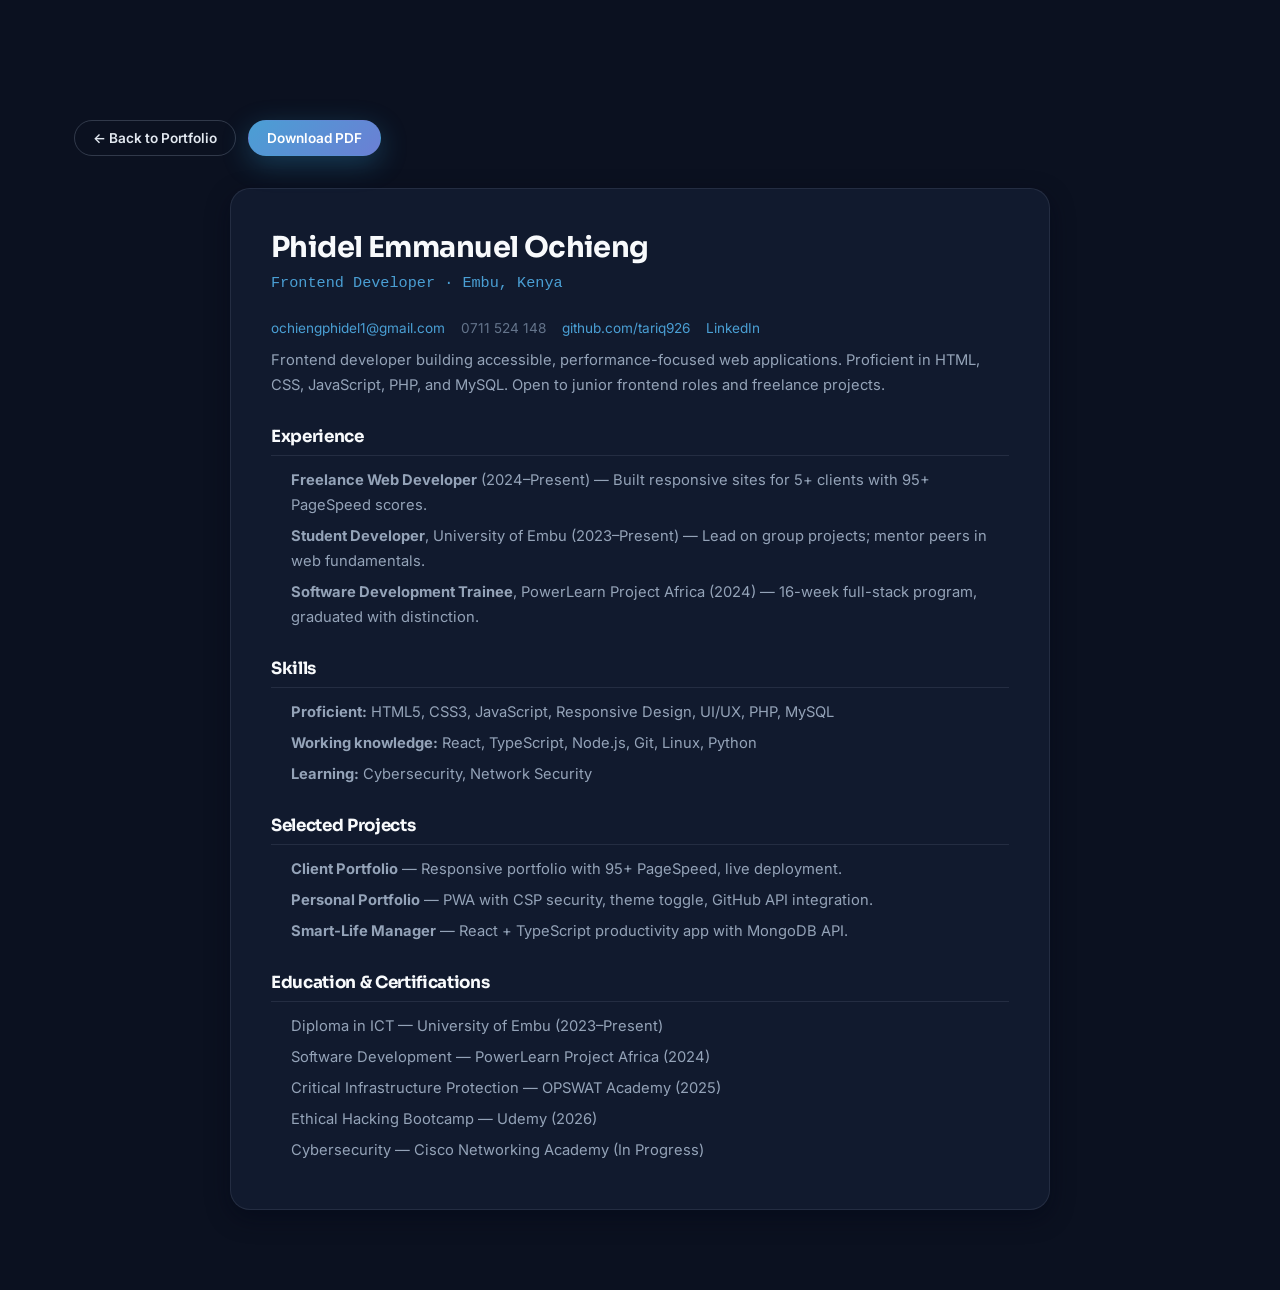
==== resume.html @ fa404f24 "Professional portfolio upgrade: recruiter-first IA and polish - Restructure page: Work → About → Exp" ====
<!DOCTYPE html>
<html lang="en">
<head>
    <meta charset="UTF-8">
    <meta name="viewport" content="width=device-width, initial-scale=1.0">
    <meta name="description" content="Resume — Phidel Emmanuel Ochieng, Frontend Developer">
    <meta name="robots" content="index, follow">
    <link rel="canonical" href="https://tariq926.github.io/my-portfolio/resume.html">
    <title>Resume — Phidel Emmanuel Ochieng</title>
    <link rel="icon" href="favicon-32.png" type="image/png" sizes="32x32">
    <link rel="preconnect" href="https://fonts.googleapis.com">
    <link rel="preconnect" href="https://fonts.gstatic.com" crossorigin>
    <link href="https://fonts.googleapis.com/css2?family=Inter:wght@400;500;600;700&family=Sora:wght@600;700&display=swap" rel="stylesheet">
    <link rel="stylesheet" href="styles.css">
    <style>
        .resume-page { padding: calc(var(--header-height) + 48px) 0 80px; }
        .resume-actions { display: flex; flex-wrap: wrap; gap: 12px; margin-bottom: 32px; }
        .resume-card { background: var(--surface); border: 1px solid var(--border); border-radius: var(--radius-lg); padding: 40px; max-width: 820px; margin: 0 auto; box-shadow: var(--shadow-md); }
        .resume-card h1 { font-size: 1.8rem; margin-bottom: 6px; }
        .resume-card .resume-title { color: var(--accent); font-family: var(--font-mono); font-size: 0.95rem; margin-bottom: 20px; }
        .resume-card h2 { font-size: 1.05rem; margin: 28px 0 12px; padding-bottom: 8px; border-bottom: 1px solid var(--border); }
        .resume-card p, .resume-card li { color: var(--text-muted); font-size: 0.92rem; }
        .resume-card ul { padding-left: 20px; }
        .resume-card li { margin-bottom: 6px; }
        .resume-contact { display: flex; flex-wrap: wrap; gap: 16px; font-size: 0.85rem; color: var(--text-faint); margin-bottom: 8px; }
        .resume-contact a { color: var(--accent); }
    </style>
</head>
<body>
    <main class="resume-page">
        <div class="container">
            <div class="resume-actions">
                <a href="index.html" class="btn btn-outline btn-sm">&larr; Back to Portfolio</a>
                <a href="phidel-cv.pdf" download class="btn btn-primary btn-sm">Download PDF</a>
            </div>
            <article class="resume-card">
                <h1>Phidel Emmanuel Ochieng</h1>
                <p class="resume-title">Frontend Developer · Embu, Kenya</p>
                <div class="resume-contact">
                    <a href="mailto:ochiengphidel1@gmail.com">ochiengphidel1@gmail.com</a>
                    <span>0711 524 148</span>
                    <a href="https://github.com/tariq926" target="_blank" rel="noopener noreferrer">github.com/tariq926</a>
                    <a href="https://www.linkedin.com/in/phidel-ochieng-832593393" target="_blank" rel="noopener noreferrer">LinkedIn</a>
                </div>
                <p>Frontend developer building accessible, performance-focused web applications. Proficient in HTML, CSS, JavaScript, PHP, and MySQL. Open to junior frontend roles and freelance projects.</p>

                <h2>Experience</h2>
                <ul>
                    <li><strong>Freelance Web Developer</strong> (2024–Present) — Built responsive sites for 5+ clients with 95+ PageSpeed scores.</li>
                    <li><strong>Student Developer</strong>, University of Embu (2023–Present) — Lead on group projects; mentor peers in web fundamentals.</li>
                    <li><strong>Software Development Trainee</strong>, PowerLearn Project Africa (2024) — 16-week full-stack program, graduated with distinction.</li>
                </ul>

                <h2>Skills</h2>
                <ul>
                    <li><strong>Proficient:</strong> HTML5, CSS3, JavaScript, Responsive Design, UI/UX, PHP, MySQL</li>
                    <li><strong>Working knowledge:</strong> React, TypeScript, Node.js, Git, Linux, Python</li>
                    <li><strong>Learning:</strong> Cybersecurity, Network Security</li>
                </ul>

                <h2>Selected Projects</h2>
                <ul>
                    <li><strong>Client Portfolio</strong> — Responsive portfolio with 95+ PageSpeed, live deployment.</li>
                    <li><strong>Personal Portfolio</strong> — PWA with CSP security, theme toggle, GitHub API integration.</li>
                    <li><strong>Smart-Life Manager</strong> — React + TypeScript productivity app with MongoDB API.</li>
                </ul>

                <h2>Education &amp; Certifications</h2>
                <ul>
                    <li>Diploma in ICT — University of Embu (2023–Present)</li>
                    <li>Software Development — PowerLearn Project Africa (2024)</li>
                    <li>Critical Infrastructure Protection — OPSWAT Academy (2025)</li>
                    <li>Ethical Hacking Bootcamp — Udemy (2026)</li>
                    <li>Cybersecurity — Cisco Networking Academy (In Progress)</li>
                </ul>
            </article>
        </div>
    </main>
</body>
</html>
---- styles.css ----
/* ==========================================================================
   PHIDEL OCHIENG — PORTFOLIO
   Modern, professional redesign
   Fonts: Sora (headings) · Inter (body) · JetBrains Mono (code/accents)
   ========================================================================== */

/* --------------------------------------------------------------------------
   Design tokens
   -------------------------------------------------------------------------- */
:root {
    /* Dark theme (default) */
    --bg: #0b1120;
    --bg-alt: #0e1628;
    --surface: #111a2e;
    --surface-2: #16213a;
    --border: rgba(148, 163, 184, 0.14);
    --border-strong: rgba(148, 163, 184, 0.28);

    --text: #e2e8f0;
    --text-muted: #94a3b8;
    --text-faint: #64748b;
    --heading: #f8fafc;

    --accent: #4a9fd4;
    --accent-2: #6b7fd4;
    --accent-strong: #3d8bc4;
    --accent-contrast: #06121f;
    --gradient: linear-gradient(135deg, #4a9fd4 0%, #6b7fd4 100%);
    --gradient-soft: linear-gradient(135deg, rgba(74, 159, 212, 0.1) 0%, rgba(107, 127, 212, 0.1) 100%);

    --success: #34d399;
    --warning: #fbbf24;

    --shadow-sm: 0 1px 2px rgba(2, 6, 23, 0.4);
    --shadow-md: 0 8px 24px rgba(2, 6, 23, 0.45);
    --shadow-lg: 0 20px 50px rgba(2, 6, 23, 0.55);
    --shadow-accent: 0 8px 28px rgba(56, 189, 248, 0.25);

    --radius-sm: 8px;
    --radius-md: 14px;
    --radius-lg: 20px;
    --radius-pill: 999px;

    --font-body: 'Inter', system-ui, -apple-system, 'Segoe UI', sans-serif;
    --font-heading: 'Sora', 'Inter', system-ui, sans-serif;
    --font-mono: 'JetBrains Mono', 'SFMono-Regular', Consolas, monospace;

    --container: 1180px;
    --header-height: 72px;
    --transition: 0.25s cubic-bezier(0.4, 0, 0.2, 1);
    --ease-out-soft: cubic-bezier(0.22, 1, 0.36, 1);
    --ease-spring: cubic-bezier(0.34, 1.4, 0.64, 1);
    --spotlight: rgba(56, 189, 248, 0.1);
}

body.theme-light {
    --bg: #f8fafc;
    --bg-alt: #f1f5f9;
    --surface: #ffffff;
    --surface-2: #f8fafc;
    --border: rgba(15, 23, 42, 0.08);
    --border-strong: rgba(15, 23, 42, 0.16);

    --text: #1e293b;
    --text-muted: #475569;
    --text-faint: #64748b;
    --heading: #0f172a;

    --accent: #2563eb;
    --accent-2: #4f46e5;
    --accent-strong: #1d4ed8;
    --accent-contrast: #ffffff;
    --gradient: linear-gradient(135deg, #0ea5e9 0%, #6366f1 100%);
    --gradient-soft: linear-gradient(135deg, rgba(14, 165, 233, 0.08) 0%, rgba(99, 102, 241, 0.08) 100%);

    --shadow-sm: 0 1px 2px rgba(15, 23, 42, 0.06);
    --shadow-md: 0 8px 24px rgba(15, 23, 42, 0.08);
    --shadow-lg: 0 20px 50px rgba(15, 23, 42, 0.12);
    --shadow-accent: 0 8px 28px rgba(2, 132, 199, 0.18);
    --spotlight: rgba(2, 132, 199, 0.07);
}

/* --------------------------------------------------------------------------
   Base
   -------------------------------------------------------------------------- */
*,
*::before,
*::after {
    margin: 0;
    padding: 0;
    box-sizing: border-box;
}

html {
    scroll-behavior: smooth;
    scroll-padding-top: calc(var(--header-height) + 16px);
}

/* JavaScript takes over anchor scrolling with its own easing curve */
html.js-smooth {
    scroll-behavior: auto;
}

body {
    font-family: var(--font-body);
    font-size: 16px;
    line-height: 1.7;
    color: var(--text);
    background-color: var(--bg);
    -webkit-font-smoothing: antialiased;
    text-rendering: optimizeLegibility;
    transition: background-color var(--transition), color var(--transition);
}

img {
    max-width: 100%;
    display: block;
}

a {
    color: var(--accent);
    text-decoration: none;
}

h1, h2, h3, h4 {
    font-family: var(--font-heading);
    color: var(--heading);
    line-height: 1.25;
    letter-spacing: -0.02em;
}

ul {
    list-style: none;
}

.container {
    width: 100%;
    max-width: var(--container);
    margin: 0 auto;
    padding: 0 24px;
}

::selection {
    background: var(--accent);
    color: var(--accent-contrast);
}

/* Accessibility helpers */
.skip-link {
    position: absolute;
    top: -48px;
    left: 16px;
    z-index: 2000;
    padding: 10px 18px;
    background: var(--accent);
    color: var(--accent-contrast);
    border-radius: 0 0 var(--radius-sm) var(--radius-sm);
    font-weight: 600;
    transition: top var(--transition);
}

.skip-link:focus {
    top: 0;
}

:focus-visible {
    outline: 2px solid var(--accent);
    outline-offset: 3px;
    border-radius: 4px;
}

@media (prefers-reduced-motion: reduce) {
    *,
    *::before,
    *::after {
        animation-duration: 0.01ms !important;
        animation-iteration-count: 1 !important;
        transition-duration: 0.01ms !important;
        scroll-behavior: auto !important;
    }
}

/* --------------------------------------------------------------------------
   Buttons
   -------------------------------------------------------------------------- */
.btn {
    position: relative;
    overflow: hidden;
    display: inline-flex;
    align-items: center;
    justify-content: center;
    gap: 10px;
    padding: 13px 26px;
    border-radius: var(--radius-pill);
    border: 1px solid transparent;
    font-family: var(--font-body);
    font-size: 0.95rem;
    font-weight: 600;
    line-height: 1.2;
    cursor: pointer;
    white-space: nowrap;
    transition: transform 0.35s var(--ease-spring), box-shadow 0.35s var(--ease-out-soft),
                background var(--transition), color var(--transition),
                border-color var(--transition);
}

/* Light sheen sweeping across on hover */
.btn::after {
    content: '';
    position: absolute;
    top: 0;
    left: -120%;
    width: 55%;
    height: 100%;
    transform: skewX(-22deg);
    background: linear-gradient(90deg, transparent, rgba(255, 255, 255, 0.28), transparent);
    transition: left 0.65s var(--ease-out-soft);
}

.btn:hover::after {
    left: 130%;
}

.btn > * {
    position: relative;
    z-index: 1;
}

.btn:hover {
    transform: translateY(-3px);
}

.btn:active {
    transform: translateY(-1px) scale(0.985);
}

.btn-primary {
    background: var(--gradient);
    color: #ffffff;
    box-shadow: var(--shadow-accent);
}

.btn-primary:hover {
    box-shadow: 0 12px 34px rgba(56, 189, 248, 0.4);
}

.btn-outline {
    background: transparent;
    color: var(--text);
    border-color: var(--border-strong);
}

.btn-outline:hover {
    border-color: var(--accent);
    color: var(--accent);
    background: var(--gradient-soft);
}

.btn-ghost {
    background: transparent;
    color: var(--text-muted);
}

.btn-ghost:hover {
    color: var(--accent);
    background: var(--gradient-soft);
}

.btn-light {
    background: #ffffff;
    color: #0f172a;
}

.btn-ghost-light {
    background: rgba(255, 255, 255, 0.12);
    color: #ffffff;
    border-color: rgba(255, 255, 255, 0.28);
}

.btn-ghost-light:hover {
    background: rgba(255, 255, 255, 0.2);
}

.btn-sm {
    padding: 9px 18px;
    font-size: 0.85rem;
}

.btn-lg {
    padding: 16px 34px;
    font-size: 1.02rem;
}

.btn-block {
    width: 100%;
}

.text-link {
    display: inline-flex;
    align-items: center;
    gap: 8px;
    font-weight: 600;
    font-size: 0.92rem;
    color: var(--accent);
    transition: gap var(--transition), color var(--transition);
}

.text-link:hover {
    gap: 12px;
    color: var(--accent-2);
}

.icon-btn {
    display: inline-flex;
    align-items: center;
    justify-content: center;
    width: 42px;
    height: 42px;
    border-radius: var(--radius-sm);
    border: 1px solid var(--border);
    background: var(--surface);
    color: var(--text-muted);
    font-size: 1rem;
    cursor: pointer;
    transition: all var(--transition);
}

.icon-btn:hover {
    color: var(--accent);
    border-color: var(--accent);
}

/* --------------------------------------------------------------------------
   Header / Navigation
   -------------------------------------------------------------------------- */
.site-header {
    position: fixed;
    top: 0;
    left: 0;
    right: 0;
    z-index: 1000;
    height: var(--header-height);
    background: color-mix(in srgb, var(--bg) 78%, transparent);
    backdrop-filter: blur(14px);
    -webkit-backdrop-filter: blur(14px);
    border-bottom: 1px solid transparent;
    transition: border-color var(--transition), background var(--transition);
}

.site-header.scrolled {
    border-bottom-color: var(--border);
    box-shadow: var(--shadow-sm);
}

.nav-container {
    display: flex;
    align-items: center;
    justify-content: space-between;
    gap: 24px;
    height: 100%;
    overflow: visible;
}

.brand {
    display: inline-flex;
    align-items: center;
    gap: 12px;
    font-family: var(--font-heading);
    font-weight: 700;
    font-size: 1.05rem;
    color: var(--heading);
}

.brand-mark {
    display: inline-flex;
    align-items: center;
    justify-content: center;
    width: 40px;
    height: 40px;
    border-radius: 12px;
    background: var(--gradient);
    color: #ffffff;
    font-size: 0.92rem;
    font-weight: 800;
    letter-spacing: 0.02em;
    box-shadow: var(--shadow-accent);
}

.brand-dot {
    color: var(--accent);
}

.nav-links {
    display: flex;
    align-items: center;
    gap: 6px;
}

.nav-link {
    display: inline-block;
    padding: 9px 15px;
    border-radius: var(--radius-pill);
    font-size: 0.92rem;
    font-weight: 500;
    color: var(--text-muted);
    transition: color var(--transition), background var(--transition);
}

.nav-link::after {
    content: '';
    display: block;
    width: 0;
    height: 2px;
    margin: 3px auto 0;
    border-radius: 2px;
    background: var(--gradient);
    transition: width 0.35s var(--ease-out-soft);
}

.nav-link:hover {
    color: var(--heading);
}

.nav-link:hover::after {
    width: 60%;
}

.nav-link.active::after {
    width: 0;
}

.nav-link.active {
    color: var(--accent);
    background: var(--gradient-soft);
}

.nav-actions {
    display: flex;
    align-items: center;
    gap: 12px;
}

.nav-toggle {
    display: none;
}

/* "More" navigation dropdown */
.nav-dropdown {
    position: relative;
}

.nav-dropdown-btn {
    display: inline-flex;
    align-items: center;
    gap: 6px;
    background: none;
    border: none;
    cursor: pointer;
    font-family: inherit;
}

.nav-dropdown-btn i {
    font-size: 0.7rem;
    transition: transform var(--transition);
}

.nav-dropdown:has(.nav-dropdown-menu.open) .nav-dropdown-btn i {
    transform: rotate(180deg);
}

.nav-dropdown-menu {
    position: absolute;
    top: calc(100% + 10px);
    right: 0;
    min-width: 210px;
    padding: 8px;
    background: var(--surface);
    border: 1px solid var(--border);
    border-radius: var(--radius-md);
    box-shadow: var(--shadow-lg);
    opacity: 0;
    visibility: hidden;
    transform: translateY(8px);
    transition: all var(--transition);
    z-index: 100;
    list-style: none;
}

.nav-dropdown-menu.open {
    opacity: 1;
    visibility: visible;
    transform: translateY(0);
}

.nav-dropdown-menu li a {
    display: block;
    padding: 10px 14px;
    border-radius: var(--radius-sm);
    font-size: 0.9rem;
    font-weight: 500;
    color: var(--text-muted);
    transition: background var(--transition), color var(--transition);
}

.nav-dropdown-menu li a:hover {
    background: var(--gradient-soft);
    color: var(--accent);
}

/* Mobile navigation */
@media (max-width: 960px) {
    .nav-toggle {
        display: inline-flex;
    }

    .nav-cta {
        display: none;
    }

    .nav-dropdown-menu {
        position: static;
        min-width: 0;
        margin-top: 4px;
        box-shadow: none;
        border: none;
        padding: 0 0 0 12px;
        background: transparent;
        opacity: 1;
        visibility: visible;
        transform: none;
        display: none;
    }

    .nav-dropdown-menu.open {
        display: block;
    }

    .site-nav {
        position: fixed;
        top: var(--header-height);
        left: 0;
        right: 0;
        background: var(--bg);
        border-bottom: 1px solid var(--border);
        box-shadow: var(--shadow-lg);
        padding: 12px 24px 24px;
        transform: translateY(-16px);
        opacity: 0;
        visibility: hidden;
        transition: all var(--transition);
    }

    .site-nav.open {
        transform: translateY(0);
        opacity: 1;
        visibility: visible;
    }

    .nav-links {
        flex-direction: column;
        align-items: stretch;
        gap: 4px;
    }

    .nav-link {
        display: block;
        padding: 13px 16px;
        font-size: 1rem;
    }
}

/* --------------------------------------------------------------------------
   Sections (shared)
   -------------------------------------------------------------------------- */
.section {
    padding: 104px 0;
}

.alt-bg {
    background: var(--bg-alt);
}

.section-header {
    max-width: 640px;
    margin-bottom: 56px;
}

.section-eyebrow {
    display: inline-block;
    font-family: var(--font-mono);
    font-size: 0.8rem;
    font-weight: 600;
    letter-spacing: 0.14em;
    text-transform: uppercase;
    color: var(--accent);
    margin-bottom: 12px;
}

.section-title {
    font-size: clamp(1.9rem, 4vw, 2.6rem);
    font-weight: 700;
    position: relative;
    padding-bottom: 18px;
}

.section-title::after {
    content: '';
    position: absolute;
    left: 0;
    bottom: 0;
    width: 56px;
    height: 4px;
    border-radius: 2px;
    background: var(--gradient);
}

.section-subtitle {
    margin-top: 18px;
    color: var(--text-muted);
}

.card-title {
    display: flex;
    align-items: center;
    gap: 10px;
    font-size: 1.05rem;
    margin-bottom: 20px;
}

.card-title i {
    color: var(--accent);
}

/* Scroll-reveal animation */
.reveal {
    opacity: 0;
    transform: translateY(30px);
    transition: opacity 0.8s var(--ease-out-soft), transform 0.8s var(--ease-out-soft);
    will-change: opacity, transform;
}

.reveal.visible {
    opacity: 1;
    transform: translateY(0);
    will-change: auto;
}

/* Staggered entrance for items inside a grid */
.reveal-stagger > .reveal:nth-child(2)  { transition-delay: 0.08s; }
.reveal-stagger > .reveal:nth-child(3)  { transition-delay: 0.16s; }
.reveal-stagger > .reveal:nth-child(4)  { transition-delay: 0.24s; }
.reveal-stagger > .reveal:nth-child(5)  { transition-delay: 0.32s; }
.reveal-stagger > .reveal:nth-child(6)  { transition-delay: 0.4s; }

/* --------------------------------------------------------------------------
   Reading progress bar
   -------------------------------------------------------------------------- */
.scroll-progress {
    position: fixed;
    top: 0;
    left: 0;
    right: 0;
    z-index: 1100;
    height: 3px;
    pointer-events: none;
}

.scroll-progress span {
    display: block;
    width: 0;
    height: 100%;
    background: var(--gradient);
    box-shadow: 0 0 14px rgba(56, 189, 248, 0.6);
    transition: width 0.1s linear;
}

/* --------------------------------------------------------------------------
   Interactive card spotlight (follows the pointer)
   -------------------------------------------------------------------------- */
.spotlight {
    position: relative;
    isolation: isolate;
}

.spotlight::before {
    content: '';
    position: absolute;
    inset: 0;
    z-index: -1;
    border-radius: inherit;
    opacity: 0;
    background: radial-gradient(320px circle at var(--mx, 50%) var(--my, 50%), var(--spotlight), transparent 62%);
    transition: opacity 0.4s var(--ease-out-soft);
}

.spotlight:hover::before {
    opacity: 1;
}

@media (hover: none) {
    .spotlight::before {
        display: none;
    }
}

/* --------------------------------------------------------------------------
   Hero
   -------------------------------------------------------------------------- */
.hero {
    position: relative;
    padding: calc(var(--header-height) + 72px) 0 88px;
    overflow: hidden;
}

.hero-glow {
    position: absolute;
    inset: 0;
    pointer-events: none;
    overflow: hidden;
}

/* Softly drifting colour orbs */
.orb {
    position: absolute;
    border-radius: 50%;
    filter: blur(90px);
    opacity: 0.5;
    will-change: transform;
}

.orb-1 {
    width: 460px;
    height: 460px;
    top: -90px;
    left: -60px;
    background: rgba(56, 189, 248, 0.4);
    animation: drift-1 20s ease-in-out infinite;
}

.orb-2 {
    width: 420px;
    height: 420px;
    top: 40px;
    right: -70px;
    background: rgba(129, 140, 248, 0.4);
    animation: drift-2 24s ease-in-out infinite;
}

.orb-3 {
    width: 320px;
    height: 320px;
    bottom: -120px;
    left: 42%;
    background: rgba(14, 165, 233, 0.3);
    animation: drift-3 28s ease-in-out infinite;
}

body.theme-light .orb {
    opacity: 0.32;
}

/* Pause off-screen animations to save battery and keep scrolling smooth */
.hero-glow.paused .orb,
.marquee-track.paused {
    animation-play-state: paused;
}

@media (max-width: 640px) {
    .orb {
        filter: blur(64px);
    }

    .orb-3 {
        display: none;
    }
}

@keyframes drift-1 {
    0%, 100% { transform: translate3d(0, 0, 0) scale(1); }
    50%      { transform: translate3d(60px, 50px, 0) scale(1.12); }
}

@keyframes drift-2 {
    0%, 100% { transform: translate3d(0, 0, 0) scale(1.08); }
    50%      { transform: translate3d(-70px, 60px, 0) scale(1); }
}

@keyframes drift-3 {
    0%, 100% { transform: translate3d(0, 0, 0) scale(1); }
    50%      { transform: translate3d(40px, -50px, 0) scale(1.15); }
}

/* Faint technical grid, fading out downwards */
.grid-overlay {
    position: absolute;
    inset: 0;
    pointer-events: none;
    background-image:
        linear-gradient(to right, var(--border) 1px, transparent 1px),
        linear-gradient(to bottom, var(--border) 1px, transparent 1px);
    background-size: 64px 64px;
    mask-image: radial-gradient(760px 520px at 50% 22%, #000 15%, transparent 78%);
    -webkit-mask-image: radial-gradient(760px 520px at 50% 22%, #000 15%, transparent 78%);
    opacity: 0.7;
}

.hero-content {
    position: relative;
    display: grid;
    grid-template-columns: 1.15fr 0.85fr;
    align-items: center;
    gap: 64px;
}

.hero-badge {
    display: inline-flex;
    align-items: center;
    gap: 10px;
    padding: 8px 18px;
    border-radius: var(--radius-pill);
    border: 1px solid var(--border-strong);
    background: var(--surface);
    font-size: 0.85rem;
    font-weight: 500;
    color: var(--text-muted);
    margin-bottom: 26px;
}

.pulse-dot {
    width: 9px;
    height: 9px;
    border-radius: 50%;
    background: var(--success);
    box-shadow: 0 0 0 0 rgba(52, 211, 153, 0.6);
    animation: pulse 2s infinite;
}

@keyframes pulse {
    0%   { box-shadow: 0 0 0 0 rgba(52, 211, 153, 0.55); }
    70%  { box-shadow: 0 0 0 9px rgba(52, 211, 153, 0); }
    100% { box-shadow: 0 0 0 0 rgba(52, 211, 153, 0); }
}

.hero-title {
    font-size: clamp(2.4rem, 5.4vw, 3.9rem);
    font-weight: 800;
    margin-bottom: 16px;
}

.text-gradient {
    background: var(--gradient);
    -webkit-background-clip: text;
    background-clip: text;
    color: transparent;
}

.hero-subtitle {
    font-family: var(--font-mono);
    font-size: clamp(1rem, 2vw, 1.2rem);
    font-weight: 500;
    color: var(--accent);
    margin-bottom: 22px;
    letter-spacing: 0;
}

.hero-description {
    font-size: 1.08rem;
    color: var(--text-muted);
    max-width: 540px;
    margin-bottom: 34px;
}

.cta-buttons {
    display: flex;
    flex-wrap: wrap;
    gap: 14px;
    margin-bottom: 34px;
}

.hero-social {
    display: flex;
    gap: 12px;
}

.hero-social a {
    display: inline-flex;
    align-items: center;
    justify-content: center;
    width: 44px;
    height: 44px;
    border-radius: 50%;
    border: 1px solid var(--border-strong);
    color: var(--text-muted);
    font-size: 1.05rem;
    transition: all var(--transition);
}

.hero-social a:hover {
    color: #ffffff;
    background: var(--gradient);
    border-color: transparent;
    transform: translateY(-3px);
    box-shadow: var(--shadow-accent);
}

/* Hero portrait */
.hero-image {
    position: relative;
    display: flex;
    justify-content: center;
}

.image-frame {
    position: relative;
    width: min(360px, 78vw);
    aspect-ratio: 1;
    border-radius: 28px;
    padding: 6px;
    background: var(--gradient);
    box-shadow: var(--shadow-lg);
}

.image-frame img {
    width: 100%;
    height: 100%;
    object-fit: cover;
    border-radius: 23px;
}

.floating-chip {
    position: absolute;
    display: inline-flex;
    align-items: center;
    gap: 9px;
    padding: 10px 18px;
    border-radius: var(--radius-pill);
    background: var(--surface);
    border: 1px solid var(--border);
    box-shadow: var(--shadow-md);
    font-size: 0.82rem;
    font-weight: 600;
    color: var(--text);
    white-space: nowrap;
}

.floating-chip i {
    color: var(--accent);
}

.chip-top {
    top: 6%;
    right: -4%;
    animation: float 5s ease-in-out infinite;
}

.chip-bottom {
    bottom: 8%;
    left: -6%;
    animation: float 5s ease-in-out 1.2s infinite;
}

@keyframes float {
    0%, 100% { transform: translateY(0); }
    50%      { transform: translateY(-9px); }
}

/* Hero stats strip */
.hero-stats {
    position: relative;
    display: grid;
    grid-template-columns: repeat(4, 1fr);
    gap: 18px;
    margin-top: 72px;
}

.stat-card {
    padding: 26px 20px;
    text-align: center;
    background: var(--surface);
    border: 1px solid var(--border);
    border-radius: var(--radius-md);
    transition: transform var(--transition), border-color var(--transition);
}

.stat-card:hover {
    transform: translateY(-4px);
    border-color: var(--accent);
}

.stat-value {
    display: block;
    font-family: var(--font-heading);
    font-size: 2rem;
    font-weight: 800;
    background: var(--gradient);
    -webkit-background-clip: text;
    background-clip: text;
    color: transparent;
}

.stat-caption {
    font-size: 0.86rem;
    color: var(--text-muted);
}

@media (max-width: 960px) {
    .hero-content {
        grid-template-columns: 1fr;
        gap: 56px;
        text-align: center;
    }

    .hero-description {
        margin-left: auto;
        margin-right: auto;
    }

    .cta-buttons,
    .hero-social {
        justify-content: center;
    }

    .hero-image {
        order: -1;
    }

    .hero-stats {
        grid-template-columns: repeat(2, 1fr);
    }

    .chip-top { right: 2%; }
    .chip-bottom { left: 2%; }
}

/* --------------------------------------------------------------------------
   Tech stack marquee
   -------------------------------------------------------------------------- */
.marquee {
    position: relative;
    overflow: hidden;
    padding: 22px 0;
    border-top: 1px solid var(--border);
    border-bottom: 1px solid var(--border);
    background: var(--bg-alt);
    mask-image: linear-gradient(90deg, transparent, #000 12%, #000 88%, transparent);
    -webkit-mask-image: linear-gradient(90deg, transparent, #000 12%, #000 88%, transparent);
}

.marquee-track {
    display: flex;
    width: max-content;
    animation: scroll-x 38s linear infinite;
}

.marquee:hover .marquee-track {
    animation-play-state: paused;
}

.marquee-group {
    display: flex;
    align-items: center;
    gap: 52px;
    padding-right: 52px;
}

.marquee-group li {
    display: inline-flex;
    align-items: center;
    gap: 11px;
    font-family: var(--font-mono);
    font-size: 0.92rem;
    font-weight: 500;
    color: var(--text-faint);
    white-space: nowrap;
    transition: color var(--transition);
}

.marquee-group li i {
    font-size: 1.3rem;
}

.marquee-group li:hover {
    color: var(--accent);
}

@keyframes scroll-x {
    from { transform: translate3d(0, 0, 0); }
    to   { transform: translate3d(-50%, 0, 0); }
}

/* --------------------------------------------------------------------------
   About
   -------------------------------------------------------------------------- */
.about-grid {
    display: grid;
    grid-template-columns: 1.1fr 0.9fr;
    gap: 48px;
    align-items: start;
}

.about-lead {
    font-size: 1.15rem;
    font-weight: 500;
    color: var(--heading);
    margin-bottom: 34px;
}

.about-point {
    display: flex;
    gap: 18px;
    margin-bottom: 26px;
}

.about-point-icon {
    flex-shrink: 0;
    display: inline-flex;
    align-items: center;
    justify-content: center;
    width: 46px;
    height: 46px;
    border-radius: var(--radius-md);
    background: var(--gradient-soft);
    border: 1px solid var(--border);
    color: var(--accent);
    font-size: 1.05rem;
}

.about-point h3 {
    font-size: 1.02rem;
    margin-bottom: 6px;
}

.about-point p {
    color: var(--text-muted);
    font-size: 0.96rem;
}

.status-banner {
    display: flex;
    align-items: flex-start;
    gap: 12px;
    margin-top: 8px;
    padding: 16px 20px;
    border-radius: var(--radius-md);
    background: var(--gradient-soft);
    border: 1px solid var(--border);
    font-size: 0.92rem;
    color: var(--text-muted);
}

.status-banner i {
    color: var(--success);
    margin-top: 4px;
}

.about-side {
    display: flex;
    flex-direction: column;
    gap: 26px;
}

.profile-card,
.skills-card {
    background: var(--surface);
    border: 1px solid var(--border);
    border-radius: var(--radius-lg);
    padding: 28px;
    box-shadow: var(--shadow-sm);
}

.profile-list li {
    display: flex;
    justify-content: space-between;
    gap: 16px;
    padding: 9px 0;
    border-bottom: 1px dashed var(--border);
    font-size: 0.9rem;
}

.profile-list li:last-child {
    border-bottom: none;
}

.profile-label {
    font-family: var(--font-mono);
    font-size: 0.78rem;
    color: var(--text-faint);
    text-transform: uppercase;
    letter-spacing: 0.06em;
    padding-top: 2px;
}

.profile-value {
    color: var(--text);
    font-weight: 500;
    text-align: right;
}

/* Skill chips (replaces self-rated progress bars) */
.skill-groups {
    display: flex;
    flex-direction: column;
    gap: 22px;
}

.skill-group-title {
    font-family: var(--font-mono);
    font-size: 0.72rem;
    font-weight: 600;
    letter-spacing: 0.1em;
    text-transform: uppercase;
    color: var(--text-faint);
    margin-bottom: 10px;
}

.skill-chips {
    display: flex;
    flex-wrap: wrap;
    gap: 8px;
}

.skill-chip {
    display: inline-block;
    padding: 7px 14px;
    border-radius: var(--radius-pill);
    font-size: 0.82rem;
    font-weight: 600;
    color: var(--accent);
    background: var(--gradient-soft);
    border: 1px solid var(--border);
    transition: transform var(--transition), border-color var(--transition);
}

.skill-chip:hover {
    transform: translateY(-2px);
    border-color: var(--accent);
}

.skill-chip-learning {
    color: var(--warning);
    background: rgba(251, 191, 36, 0.1);
    border-color: rgba(251, 191, 36, 0.25);
}

/* Legacy skill bars — kept for compatibility if reintroduced */
.skill-item {
    margin-bottom: 18px;
}

.skill-item:last-child {
    margin-bottom: 0;
}

.skill-name {
    display: flex;
    justify-content: space-between;
    font-size: 0.9rem;
    font-weight: 600;
    margin-bottom: 8px;
}

.skill-percent {
    font-family: var(--font-mono);
    color: var(--accent);
}

.skill-bar {
    height: 8px;
    border-radius: 4px;
    background: var(--surface-2);
    border: 1px solid var(--border);
    overflow: hidden;
}

.skill-progress {
    width: 0;
    height: 100%;
    border-radius: 4px;
    background: var(--gradient);
    transition: width 1.2s cubic-bezier(0.22, 1, 0.36, 1);
}

@media (max-width: 960px) {
    .about-grid {
        grid-template-columns: 1fr;
    }
}

/* --------------------------------------------------------------------------
   Timeline
   -------------------------------------------------------------------------- */
.timeline-container {
    position: relative;
    max-width: 760px;
    margin: 0 auto;
    padding-left: 36px;
}

.timeline-container::before {
    content: '';
    position: absolute;
    left: 9px;
    top: 6px;
    bottom: 6px;
    width: 2px;
    background: var(--border-strong);
}

/* Fills in as the visitor scrolls through the timeline */
.timeline-progress {
    position: absolute;
    left: 9px;
    top: 6px;
    width: 2px;
    height: 0;
    border-radius: 2px;
    background: linear-gradient(180deg, var(--accent), var(--accent-2));
    box-shadow: 0 0 12px rgba(56, 189, 248, 0.5);
    transition: height 0.25s var(--ease-out-soft);
}

.timeline-item {
    position: relative;
    padding-bottom: 34px;
}

.timeline-item:last-child {
    padding-bottom: 0;
}

.timeline-dot {
    position: absolute;
    left: -36px;
    top: 26px;
    width: 20px;
    height: 20px;
    border-radius: 50%;
    background: var(--bg);
    border: 4px solid var(--accent);
    transition: transform 0.4s var(--ease-spring), box-shadow 0.4s var(--ease-out-soft);
}

.timeline-item:hover .timeline-dot {
    transform: scale(1.25);
    box-shadow: 0 0 0 6px rgba(56, 189, 248, 0.16);
}

.timeline-content {
    background: var(--surface);
    border: 1px solid var(--border);
    border-radius: var(--radius-md);
    padding: 24px 28px;
    box-shadow: var(--shadow-sm);
    transition: transform 0.45s var(--ease-out-soft), border-color 0.45s var(--ease-out-soft), box-shadow 0.45s var(--ease-out-soft);
}

.timeline-content:hover {
    transform: translateX(6px);
    border-color: var(--accent);
    box-shadow: var(--shadow-md);
}

.timeline-date {
    display: inline-block;
    font-family: var(--font-mono);
    font-size: 0.78rem;
    font-weight: 600;
    color: var(--accent);
    background: var(--gradient-soft);
    border: 1px solid var(--border);
    border-radius: var(--radius-pill);
    padding: 4px 14px;
    margin-bottom: 12px;
}

.timeline-content h3 {
    font-size: 1.08rem;
    margin-bottom: 8px;
}

.timeline-content p {
    color: var(--text-muted);
    font-size: 0.94rem;
    margin-bottom: 8px;
}

/* --------------------------------------------------------------------------
   Experience
   -------------------------------------------------------------------------- */
.experience-grid {
    display: grid;
    grid-template-columns: repeat(auto-fit, minmax(320px, 1fr));
    gap: 26px;
}

.experience-card {
    background: var(--surface);
    border: 1px solid var(--border);
    border-radius: var(--radius-lg);
    padding: 30px;
    box-shadow: var(--shadow-sm);
    transition: transform 0.45s var(--ease-out-soft), border-color 0.45s var(--ease-out-soft), box-shadow 0.45s var(--ease-out-soft);
}

.experience-card:hover {
    transform: translateY(-6px);
    border-color: var(--accent);
    box-shadow: var(--shadow-md);
}

.experience-header {
    display: flex;
    gap: 18px;
    margin-bottom: 20px;
}

.experience-icon {
    flex-shrink: 0;
    display: inline-flex;
    align-items: center;
    justify-content: center;
    width: 54px;
    height: 54px;
    border-radius: var(--radius-md);
    background: var(--gradient);
    color: #ffffff;
    font-size: 1.3rem;
    box-shadow: var(--shadow-accent);
}

.experience-header h3 {
    font-size: 1.08rem;
    margin-bottom: 4px;
}

.experience-company {
    font-size: 0.9rem;
    font-weight: 600;
    color: var(--accent);
}

.experience-date {
    font-family: var(--font-mono);
    font-size: 0.78rem;
    color: var(--text-faint);
}

.experience-list li {
    position: relative;
    padding: 6px 0 6px 26px;
    color: var(--text-muted);
    font-size: 0.93rem;
}

.experience-list li::before {
    content: '\2713';
    position: absolute;
    left: 0;
    top: 6px;
    color: var(--success);
    font-weight: 700;
}

/* --------------------------------------------------------------------------
   Certifications
   -------------------------------------------------------------------------- */
.certs-grid {
    display: grid;
    grid-template-columns: repeat(auto-fit, minmax(290px, 1fr));
    gap: 26px;
}

.cert-card {
    position: relative;
    background: var(--surface);
    border: 1px solid var(--border);
    border-radius: var(--radius-lg);
    padding: 30px;
    box-shadow: var(--shadow-sm);
    transition: transform 0.45s var(--ease-out-soft), border-color 0.45s var(--ease-out-soft), box-shadow 0.45s var(--ease-out-soft);
    display: flex;
    flex-direction: column;
    gap: 10px;
}

.cert-card:hover {
    transform: translateY(-6px);
    border-color: var(--accent);
    box-shadow: var(--shadow-md);
}

.cert-icon {
    display: inline-flex;
    align-items: center;
    justify-content: center;
    width: 52px;
    height: 52px;
    border-radius: var(--radius-md);
    background: var(--gradient-soft);
    border: 1px solid var(--border);
    color: var(--accent);
    font-size: 1.25rem;
    margin-bottom: 6px;
}

.cert-card h3 {
    font-size: 1.05rem;
}

.cert-title {
    font-weight: 600;
    color: var(--accent);
    font-size: 0.92rem;
}

.cert-date {
    display: flex;
    align-items: center;
    gap: 8px;
    font-family: var(--font-mono);
    font-size: 0.78rem;
    color: var(--text-faint);
}

.cert-desc {
    color: var(--text-muted);
    font-size: 0.9rem;
    flex-grow: 1;
}

.cert-badge {
    align-self: flex-start;
    font-family: var(--font-mono);
    font-size: 0.72rem;
    font-weight: 600;
    text-transform: uppercase;
    letter-spacing: 0.08em;
    color: var(--warning);
    background: rgba(251, 191, 36, 0.12);
    border: 1px solid rgba(251, 191, 36, 0.3);
    border-radius: var(--radius-pill);
    padding: 5px 14px;
}

/* --------------------------------------------------------------------------
   Services
   -------------------------------------------------------------------------- */
.services-grid {
    display: grid;
    grid-template-columns: repeat(auto-fit, minmax(300px, 1fr));
    gap: 26px;
}

.service-card {
    background: var(--surface);
    border: 1px solid var(--border);
    border-radius: var(--radius-lg);
    padding: 32px;
    box-shadow: var(--shadow-sm);
    transition: transform 0.45s var(--ease-out-soft), border-color 0.45s var(--ease-out-soft), box-shadow 0.45s var(--ease-out-soft);
}

.service-card:hover {
    transform: translateY(-6px);
    border-color: var(--accent);
    box-shadow: var(--shadow-md);
}

.service-icon {
    display: inline-flex;
    align-items: center;
    justify-content: center;
    width: 58px;
    height: 58px;
    border-radius: var(--radius-md);
    background: var(--gradient);
    color: #ffffff;
    font-size: 1.4rem;
    margin-bottom: 20px;
    box-shadow: var(--shadow-accent);
}

.service-card h3 {
    font-size: 1.12rem;
    margin-bottom: 10px;
}

.service-desc {
    color: var(--text-muted);
    font-size: 0.93rem;
    margin-bottom: 18px;
}

.service-features li {
    display: flex;
    align-items: center;
    gap: 10px;
    padding: 5px 0;
    font-size: 0.9rem;
    color: var(--text-muted);
}

.service-features i {
    color: var(--success);
    font-size: 0.8rem;
}

.services-cta {
    text-align: center;
    margin-top: 56px;
}

.services-cta p {
    font-size: 1.1rem;
    color: var(--text-muted);
    margin-bottom: 20px;
}

/* --------------------------------------------------------------------------
   Projects
   -------------------------------------------------------------------------- */
.project-filters {
    display: flex;
    flex-wrap: wrap;
    gap: 12px;
    margin-bottom: 44px;
}

.filter-btn {
    display: inline-flex;
    align-items: center;
    gap: 9px;
    padding: 10px 22px;
    border-radius: var(--radius-pill);
    border: 1px solid var(--border-strong);
    background: transparent;
    color: var(--text-muted);
    font-family: var(--font-body);
    font-size: 0.88rem;
    font-weight: 600;
    cursor: pointer;
    transition: all var(--transition);
}

.filter-btn:hover {
    color: var(--accent);
    border-color: var(--accent);
}

.filter-btn.active {
    background: var(--gradient);
    color: #ffffff;
    border-color: transparent;
    box-shadow: var(--shadow-accent);
}

.projects-grid {
    display: grid;
    grid-template-columns: repeat(auto-fit, minmax(330px, 1fr));
    gap: 30px;
}

.project-card {
    background: var(--surface);
    border: 1px solid var(--border);
    border-radius: var(--radius-lg);
    overflow: hidden;
    box-shadow: var(--shadow-sm);
    display: flex;
    flex-direction: column;
    transition: opacity 0.35s var(--ease-out-soft), transform 0.45s var(--ease-out-soft),
                border-color 0.45s var(--ease-out-soft), box-shadow 0.45s var(--ease-out-soft);
}

.project-card:hover {
    transform: translateY(-6px);
    border-color: var(--accent);
    box-shadow: var(--shadow-lg);
}

.project-card.hidden {
    display: none;
}

.recommendations-cta {
    text-align: center;
    margin-top: 40px;
    padding-top: 32px;
    border-top: 1px dashed var(--border);
}

.recommendations-cta p {
    color: var(--text-muted);
    margin-bottom: 16px;
}

.footer-nav {
    display: flex;
    flex-wrap: wrap;
    justify-content: center;
    gap: 10px 22px;
}

.footer-nav a {
    font-size: 0.88rem;
    font-weight: 500;
    color: var(--text-muted);
    transition: color var(--transition);
}

.footer-nav a:hover {
    color: var(--accent);
}

.project-image {
    position: relative;
    aspect-ratio: 16 / 9;
    overflow: hidden;
    background: var(--surface-2);
}

.project-image picture,
.project-image img {
    display: block;
    width: 100%;
    height: 100%;
}

.project-image img {
    width: 100%;
    height: 100%;
    object-fit: cover;
    object-position: top;
    transition: transform 0.5s ease;
}

.project-card:hover .project-image img {
    transform: scale(1.05);
}

.placeholder-cover {
    width: 100%;
    height: 100%;
    display: flex;
    align-items: center;
    justify-content: center;
    font-size: 3rem;
    color: var(--accent);
    background:
        radial-gradient(320px 200px at 20% 15%, rgba(56, 189, 248, 0.22), transparent 60%),
        radial-gradient(300px 210px at 85% 80%, rgba(129, 140, 248, 0.22), transparent 60%),
        var(--surface-2);
}

.status-badge {
    position: absolute;
    top: 14px;
    right: 14px;
    font-family: var(--font-mono);
    font-size: 0.7rem;
    font-weight: 700;
    text-transform: uppercase;
    letter-spacing: 0.07em;
    padding: 6px 14px;
    border-radius: var(--radius-pill);
    backdrop-filter: blur(6px);
}

.status-progress {
    background: rgba(251, 191, 36, 0.9);
    color: #422c00;
}

.status-live {
    background: rgba(52, 211, 153, 0.92);
    color: #023420;
}

.project-info {
    display: flex;
    flex-direction: column;
    flex-grow: 1;
    gap: 14px;
    padding: 26px;
}

.project-info h3 {
    font-size: 1.15rem;
}

.project-info > p {
    color: var(--text-muted);
    font-size: 0.92rem;
}

.project-features li {
    position: relative;
    padding: 3px 0 3px 24px;
    font-size: 0.88rem;
    color: var(--text-muted);
}

.project-features li::before {
    content: '\2713';
    position: absolute;
    left: 0;
    color: var(--success);
    font-weight: 700;
}

.project-tags {
    display: flex;
    flex-wrap: wrap;
    gap: 8px;
}

.project-tags span {
    font-family: var(--font-mono);
    font-size: 0.72rem;
    font-weight: 600;
    color: var(--accent);
    background: var(--gradient-soft);
    border: 1px solid var(--border);
    border-radius: var(--radius-pill);
    padding: 4px 12px;
}

.project-stats {
    display: flex;
    flex-wrap: wrap;
    gap: 16px;
    padding-top: 14px;
    border-top: 1px dashed var(--border);
    font-size: 0.8rem;
    color: var(--text-faint);
}

.project-stats i {
    color: var(--accent);
    margin-right: 5px;
}

.project-links {
    display: flex;
    flex-wrap: wrap;
    gap: 10px;
    margin-top: auto;
}

/* --------------------------------------------------------------------------
   GitHub stats
   -------------------------------------------------------------------------- */
.github-card {
    display: flex;
    flex-direction: column;
    align-items: center;
    gap: 30px;
    text-align: center;
    max-width: 720px;
    margin: 0 auto;
    background: var(--surface);
    border: 1px solid var(--border);
    border-radius: var(--radius-lg);
    padding: 48px 40px;
    box-shadow: var(--shadow-md);
}

.github-identity {
    display: flex;
    align-items: center;
    gap: 20px;
    text-align: left;
}

.github-icon {
    font-size: 3.2rem;
    color: var(--heading);
}

.github-identity h3 {
    font-family: var(--font-mono);
    font-size: 1.25rem;
}

.github-identity p {
    color: var(--text-muted);
    font-size: 0.92rem;
}

.github-stats-grid {
    display: grid;
    grid-template-columns: repeat(3, 1fr);
    gap: 20px;
    width: 100%;
}

.stat-item {
    display: flex;
    flex-direction: column;
    align-items: center;
    gap: 6px;
    padding: 20px;
    background: var(--surface-2);
    border: 1px solid var(--border);
    border-radius: var(--radius-md);
}

.stat-item i {
    color: var(--accent);
    font-size: 1.2rem;
}

.stat-number {
    font-family: var(--font-heading);
    font-size: 1.6rem;
    font-weight: 800;
    color: var(--heading);
}

.stat-label {
    font-size: 0.82rem;
    color: var(--text-muted);
}

@media (max-width: 640px) {
    .github-stats-grid {
        grid-template-columns: 1fr;
    }
}

/* --------------------------------------------------------------------------
   Blog
   -------------------------------------------------------------------------- */
.blog-grid {
    display: grid;
    grid-template-columns: repeat(auto-fit, minmax(310px, 1fr));
    gap: 26px;
}

.blog-card {
    display: flex;
    flex-direction: column;
    gap: 14px;
    background: var(--surface);
    border: 1px solid var(--border);
    border-radius: var(--radius-lg);
    padding: 30px;
    box-shadow: var(--shadow-sm);
    transition: transform 0.45s var(--ease-out-soft), border-color 0.45s var(--ease-out-soft), box-shadow 0.45s var(--ease-out-soft);
}

.blog-card:hover {
    transform: translateY(-6px);
    border-color: var(--accent);
    box-shadow: var(--shadow-md);
}

.blog-meta {
    display: flex;
    flex-wrap: wrap;
    gap: 18px;
    font-family: var(--font-mono);
    font-size: 0.76rem;
    color: var(--text-faint);
}

.blog-meta i {
    color: var(--accent);
    margin-right: 6px;
}

.blog-card h3 {
    font-size: 1.1rem;
}

.blog-excerpt {
    color: var(--text-muted);
    font-size: 0.92rem;
    flex-grow: 1;
}

.blog-tags {
    display: flex;
    flex-wrap: wrap;
    gap: 8px;
}

.blog-tags span {
    font-family: var(--font-mono);
    font-size: 0.72rem;
    font-weight: 600;
    color: var(--accent-2);
    background: var(--gradient-soft);
    border: 1px solid var(--border);
    border-radius: var(--radius-pill);
    padding: 4px 12px;
}

/* --------------------------------------------------------------------------
   Testimonials
   -------------------------------------------------------------------------- */
.testimonials-grid {
    display: grid;
    grid-template-columns: repeat(auto-fit, minmax(310px, 1fr));
    gap: 26px;
}

.testimonial-card {
    display: flex;
    flex-direction: column;
    gap: 18px;
    background: var(--surface);
    border: 1px solid var(--border);
    border-radius: var(--radius-lg);
    padding: 32px;
    box-shadow: var(--shadow-sm);
    transition: transform 0.45s var(--ease-out-soft), border-color 0.45s var(--ease-out-soft), box-shadow 0.45s var(--ease-out-soft);
}

.testimonial-card:hover {
    transform: translateY(-6px);
    border-color: var(--accent);
    box-shadow: var(--shadow-md);
}

.testimonial-rating {
    display: flex;
    gap: 5px;
    color: var(--warning);
    font-size: 0.9rem;
}

.testimonial-quote {
    color: var(--text-muted);
    font-size: 0.94rem;
    font-style: italic;
    flex-grow: 1;
}

.testimonial-author {
    display: flex;
    align-items: center;
    gap: 15px;
    padding-top: 18px;
    border-top: 1px dashed var(--border);
}

.testimonial-avatar {
    flex-shrink: 0;
    display: inline-flex;
    align-items: center;
    justify-content: center;
    width: 48px;
    height: 48px;
    border-radius: 50%;
    background: var(--gradient);
    color: #ffffff;
    font-size: 1.1rem;
}

.testimonial-author h4 {
    font-size: 0.98rem;
}

.testimonial-author p {
    font-size: 0.8rem;
    color: var(--text-faint);
}

/* --------------------------------------------------------------------------
   CTA panel
   -------------------------------------------------------------------------- */
.cta-section {
    padding-top: 40px;
    padding-bottom: 40px;
}

.cta-panel {
    position: relative;
    overflow: hidden;
    text-align: center;
    border-radius: 28px;
    padding: 72px 40px;
    background:
        radial-gradient(560px 320px at 15% 0%, rgba(255, 255, 255, 0.14), transparent 60%),
        linear-gradient(135deg, #0ea5e9 0%, #6366f1 100%);
    box-shadow: var(--shadow-lg);
}

.cta-title {
    font-size: clamp(1.8rem, 4vw, 2.5rem);
    color: #ffffff;
    margin-bottom: 18px;
}

.cta-description {
    max-width: 640px;
    margin: 0 auto 30px;
    color: rgba(255, 255, 255, 0.88);
    font-size: 1.02rem;
}

.cta-features {
    display: flex;
    flex-wrap: wrap;
    justify-content: center;
    gap: 14px 30px;
    margin-bottom: 36px;
    color: #ffffff;
    font-size: 0.92rem;
    font-weight: 600;
}

.cta-features i {
    margin-right: 8px;
    color: #bbf7d0;
}

.cta-panel .cta-buttons {
    justify-content: center;
    margin-bottom: 0;
}

/* --------------------------------------------------------------------------
   Contact
   -------------------------------------------------------------------------- */
.contact-grid {
    display: grid;
    grid-template-columns: 0.85fr 1.15fr;
    gap: 44px;
    align-items: start;
}

.contact-side {
    display: flex;
    flex-direction: column;
    gap: 22px;
}

.contact-item {
    display: flex;
    align-items: center;
    gap: 18px;
    background: var(--surface);
    border: 1px solid var(--border);
    border-radius: var(--radius-md);
    padding: 22px 24px;
    transition: border-color var(--transition), transform var(--transition);
}

.contact-item:hover {
    border-color: var(--accent);
    transform: translateX(5px);
}

.contact-icon {
    flex-shrink: 0;
    display: inline-flex;
    align-items: center;
    justify-content: center;
    width: 50px;
    height: 50px;
    border-radius: var(--radius-md);
    background: var(--gradient-soft);
    border: 1px solid var(--border);
    color: var(--accent);
    font-size: 1.15rem;
}

.contact-item h4 {
    font-size: 0.85rem;
    text-transform: uppercase;
    letter-spacing: 0.06em;
    color: var(--text-faint);
    margin-bottom: 3px;
}

.contact-item a,
.contact-item p {
    color: var(--text);
    font-weight: 500;
    font-size: 0.96rem;
    word-break: break-word;
}

.contact-item a:hover {
    color: var(--accent);
}

.contact-socials {
    display: flex;
    gap: 12px;
    margin-top: 6px;
}

.contact-socials a {
    display: inline-flex;
    align-items: center;
    justify-content: center;
    width: 46px;
    height: 46px;
    border-radius: var(--radius-md);
    border: 1px solid var(--border-strong);
    color: var(--text-muted);
    font-size: 1.05rem;
    transition: all var(--transition);
}

.contact-socials a:hover {
    color: #ffffff;
    background: var(--gradient);
    border-color: transparent;
    transform: translateY(-3px);
    box-shadow: var(--shadow-accent);
}

/* Contact form */
.contact-form-panel {
    background: var(--surface);
    border: 1px solid var(--border);
    border-radius: var(--radius-lg);
    padding: 38px;
    box-shadow: var(--shadow-md);
}

.honeypot {
    position: absolute;
    left: -9999px;
    width: 1px;
    height: 1px;
    opacity: 0;
    pointer-events: none;
}

.form-row {
    display: grid;
    grid-template-columns: 1fr 1fr;
    gap: 20px;
}

.form-group {
    margin-bottom: 20px;
}

.form-group label {
    display: block;
    font-size: 0.85rem;
    font-weight: 600;
    color: var(--heading);
    margin-bottom: 8px;
}

.form-group input,
.form-group textarea {
    width: 100%;
    padding: 14px 16px;
    border-radius: var(--radius-sm);
    border: 1px solid var(--border-strong);
    background: var(--surface-2);
    color: var(--text);
    font-family: var(--font-body);
    font-size: 0.95rem;
    transition: border-color var(--transition), box-shadow var(--transition);
}

.form-group textarea {
    resize: vertical;
    min-height: 140px;
}

.form-group input::placeholder,
.form-group textarea::placeholder {
    color: var(--text-faint);
}

.form-group input:focus,
.form-group textarea:focus {
    outline: none;
    border-color: var(--accent);
    box-shadow: 0 0 0 3px rgba(56, 189, 248, 0.18);
}

.success-message {
    display: none;
    margin-bottom: 22px;
    padding: 15px 20px;
    border-radius: var(--radius-sm);
    background: rgba(52, 211, 153, 0.12);
    border: 1px solid rgba(52, 211, 153, 0.4);
    color: var(--success);
    font-weight: 500;
    font-size: 0.92rem;
}

.success-message.show {
    display: block;
}

@media (max-width: 960px) {
    .contact-grid {
        grid-template-columns: 1fr;
    }
}

@media (max-width: 560px) {
    .form-row {
        grid-template-columns: 1fr;
    }

    .contact-form-panel {
        padding: 26px 22px;
    }
}

/* --------------------------------------------------------------------------
   Footer
   -------------------------------------------------------------------------- */
.site-footer {
    border-top: 1px solid var(--border);
    background: var(--bg-alt);
    padding: 56px 0 44px;
}

.footer-content {
    display: flex;
    flex-direction: column;
    align-items: center;
    gap: 18px;
    text-align: center;
}

.footer-tagline {
    color: var(--text-muted);
    font-size: 0.94rem;
}

.footer-socials {
    display: flex;
    gap: 12px;
}

.footer-socials a {
    display: inline-flex;
    align-items: center;
    justify-content: center;
    width: 42px;
    height: 42px;
    border-radius: 50%;
    border: 1px solid var(--border-strong);
    color: var(--text-muted);
    transition: all var(--transition);
}

.footer-socials a:hover {
    color: #ffffff;
    background: var(--gradient);
    border-color: transparent;
}

.footer-copy {
    font-size: 0.84rem;
    color: var(--text-faint);
}

/* --------------------------------------------------------------------------
   Scroll to top
   -------------------------------------------------------------------------- */
.scroll-to-top {
    position: fixed;
    bottom: 28px;
    right: 28px;
    z-index: 900;
    display: inline-flex;
    align-items: center;
    justify-content: center;
    width: 48px;
    height: 48px;
    border: none;
    border-radius: 50%;
    background: var(--gradient);
    color: #ffffff;
    font-size: 1rem;
    cursor: pointer;
    box-shadow: var(--shadow-accent);
    opacity: 0;
    visibility: hidden;
    transform: translateY(12px);
    transition: all var(--transition);
}

.scroll-to-top.show {
    opacity: 1;
    visibility: visible;
    transform: translateY(0);
}

.scroll-to-top:hover {
    transform: translateY(-4px);
}

/* --------------------------------------------------------------------------
   Page scrollbar
   -------------------------------------------------------------------------- */
* {
    scrollbar-width: thin;
    scrollbar-color: var(--border-strong) transparent;
}

body::-webkit-scrollbar {
    width: 11px;
}

body::-webkit-scrollbar-track {
    background: var(--bg-alt);
}

body::-webkit-scrollbar-thumb {
    background: var(--border-strong);
    border-radius: 6px;
    border: 3px solid var(--bg-alt);
}

body::-webkit-scrollbar-thumb:hover {
    background: var(--accent);
}

/* --------------------------------------------------------------------------
   Small screens
   -------------------------------------------------------------------------- */
@media (max-width: 640px) {
    .section {
        padding: 72px 0;
    }

    .hero {
        padding-top: calc(var(--header-height) + 44px);
    }

    .cta-buttons .btn {
        flex: 1 1 100%;
    }

    .hero-stats {
        grid-template-columns: repeat(2, 1fr);
        margin-top: 52px;
    }

    .floating-chip {
        font-size: 0.72rem;
        padding: 8px 13px;
    }

    .cta-panel {
        padding: 52px 24px;
    }
}

/* --------------------------------------------------------------------------
   Professional upgrade — nav badge, hero, bento, case studies, GitHub pins
   -------------------------------------------------------------------------- */
.nav-availability {
    display: none;
    align-items: center;
    gap: 8px;
    padding: 6px 12px;
    border-radius: var(--radius-pill);
    border: 1px solid rgba(52, 211, 153, 0.35);
    background: rgba(52, 211, 153, 0.08);
    color: var(--success);
    font-size: 0.72rem;
    font-weight: 600;
    text-decoration: none;
    white-space: nowrap;
    transition: all var(--transition);
}

.nav-availability:hover {
    background: rgba(52, 211, 153, 0.14);
    color: var(--success);
}

@media (min-width: 900px) {
    .nav-availability {
        display: inline-flex;
    }
}

.hero-intent {
    font-size: 0.88rem;
    color: var(--text-faint);
    margin-bottom: 28px;
}

.stat-value.stat-text {
    font-size: 1.35rem;
    letter-spacing: -0.02em;
}

.floating-chip-link {
    text-decoration: none;
    color: inherit;
    transition: border-color var(--transition), color var(--transition);
}

.floating-chip-link:hover {
    color: var(--accent);
    border-color: var(--accent);
}

.section-header-spaced {
    margin-top: 72px;
}

/* Bento featured grid */
.bento-grid {
    display: grid;
    grid-template-columns: 1.2fr 1fr;
    grid-template-rows: auto auto;
    gap: 24px;
    margin-bottom: 16px;
}

.featured-card {
    background: var(--surface);
    border: 1px solid var(--border);
    border-radius: var(--radius-lg);
    overflow: hidden;
    box-shadow: var(--shadow-sm);
    display: flex;
    flex-direction: column;
    transition: transform 0.45s var(--ease-out-soft), border-color 0.45s var(--ease-out-soft), box-shadow 0.45s var(--ease-out-soft);
}

.featured-card:hover {
    transform: translateY(-4px);
    border-color: var(--accent);
    box-shadow: var(--shadow-md);
}

.featured-large {
    grid-row: span 2;
}

.featured-medium {
    grid-column: 2;
}

.featured-small {
    grid-column: 2;
}

.featured-media {
    position: relative;
    aspect-ratio: 16 / 10;
    overflow: hidden;
    background: var(--surface-2);
}

.featured-large .featured-media {
    aspect-ratio: auto;
    flex: 1;
    min-height: 220px;
}

.featured-media img {
    width: 100%;
    height: 100%;
    object-fit: cover;
    transition: transform 0.5s var(--ease-out-soft);
}

.featured-card:hover .featured-media img {
    transform: scale(1.03);
}

.featured-body {
    padding: 24px;
    display: flex;
    flex-direction: column;
    gap: 14px;
    flex: 1;
}

.featured-body h3 {
    font-size: 1.1rem;
}

/* Case study blocks */
.case-study {
    display: flex;
    flex-direction: column;
    gap: 10px;
}

.case-study-compact .case-block p {
    font-size: 0.84rem;
}

.case-block {
    padding: 10px 14px;
    border-radius: var(--radius-sm);
    background: var(--surface-2);
    border: 1px solid var(--border);
}

.case-block.case-result {
    border-color: rgba(52, 211, 153, 0.25);
    background: rgba(52, 211, 153, 0.06);
}

.case-label {
    display: block;
    font-family: var(--font-mono);
    font-size: 0.68rem;
    font-weight: 600;
    text-transform: uppercase;
    letter-spacing: 0.08em;
    color: var(--accent);
    margin-bottom: 4px;
}

.case-block p {
    font-size: 0.87rem;
    color: var(--text-muted);
    margin: 0;
}

/* Compact services */
.services-compact {
    display: grid;
    grid-template-columns: repeat(3, 1fr);
    gap: 24px;
}

.services-compact .service-card {
    padding: 28px;
}

.services-compact .service-desc {
    margin-bottom: 0;
}

/* GitHub pinned repos */
.pinned-repos-grid {
    display: grid;
    grid-template-columns: repeat(auto-fit, minmax(260px, 1fr));
    gap: 16px;
    width: 100%;
    margin: 24px 0;
}

.pinned-loading {
    color: var(--text-faint);
    font-size: 0.88rem;
    grid-column: 1 / -1;
    text-align: center;
    padding: 16px;
}

.pinned-repo-card {
    display: flex;
    flex-direction: column;
    gap: 8px;
    padding: 18px 20px;
    background: var(--surface-2);
    border: 1px solid var(--border);
    border-radius: var(--radius-md);
    text-decoration: none;
    color: inherit;
    transition: border-color var(--transition), transform var(--transition);
}

.pinned-repo-card:hover {
    border-color: var(--accent);
    transform: translateY(-2px);
    color: inherit;
}

.pinned-repo-card h4 {
    font-size: 0.95rem;
    display: flex;
    align-items: center;
    gap: 8px;
    color: var(--heading);
}

.pinned-repo-card h4 i {
    color: var(--text-faint);
    font-size: 0.85rem;
}

.pinned-repo-desc {
    font-size: 0.82rem;
    color: var(--text-muted);
    line-height: 1.5;
    flex-grow: 1;
}

.pinned-repo-meta {
    display: flex;
    gap: 14px;
    font-size: 0.75rem;
    color: var(--text-faint);
}

.pinned-repo-meta span {
    display: inline-flex;
    align-items: center;
    gap: 5px;
}

/* Contact UX */
.contact-cta-bar {
    display: flex;
    flex-wrap: wrap;
    gap: 12px;
    justify-content: center;
    margin-bottom: 40px;
}

.form-note {
    text-align: center;
    font-size: 0.82rem;
    color: var(--text-faint);
    margin-top: 14px;
}

.form-note i {
    color: var(--accent);
    margin-right: 6px;
}

.error-message {
    display: none;
    padding: 14px 18px;
    margin-bottom: 20px;
    border-radius: var(--radius-md);
    background: rgba(239, 68, 68, 0.1);
    border: 1px solid rgba(239, 68, 68, 0.3);
    color: #f87171;
    font-size: 0.9rem;
}

.error-message.show {
    display: flex;
    align-items: center;
    gap: 10px;
}

.success-message {
    display: none;
    align-items: center;
    gap: 10px;
}

.success-message.show {
    display: flex;
}

.btn-loading {
    pointer-events: none;
    opacity: 0.75;
}

.btn-loading .btn-label::after {
    content: '…';
    animation: pulse 1s infinite;
}

@media (max-width: 960px) {
    .bento-grid {
        grid-template-columns: 1fr;
    }

    .featured-large,
    .featured-medium,
    .featured-small {
        grid-column: auto;
        grid-row: auto;
    }

    .services-compact {
        grid-template-columns: 1fr;
    }
}

@media (max-width: 768px) {
    .nav-availability {
        display: none;
    }
}
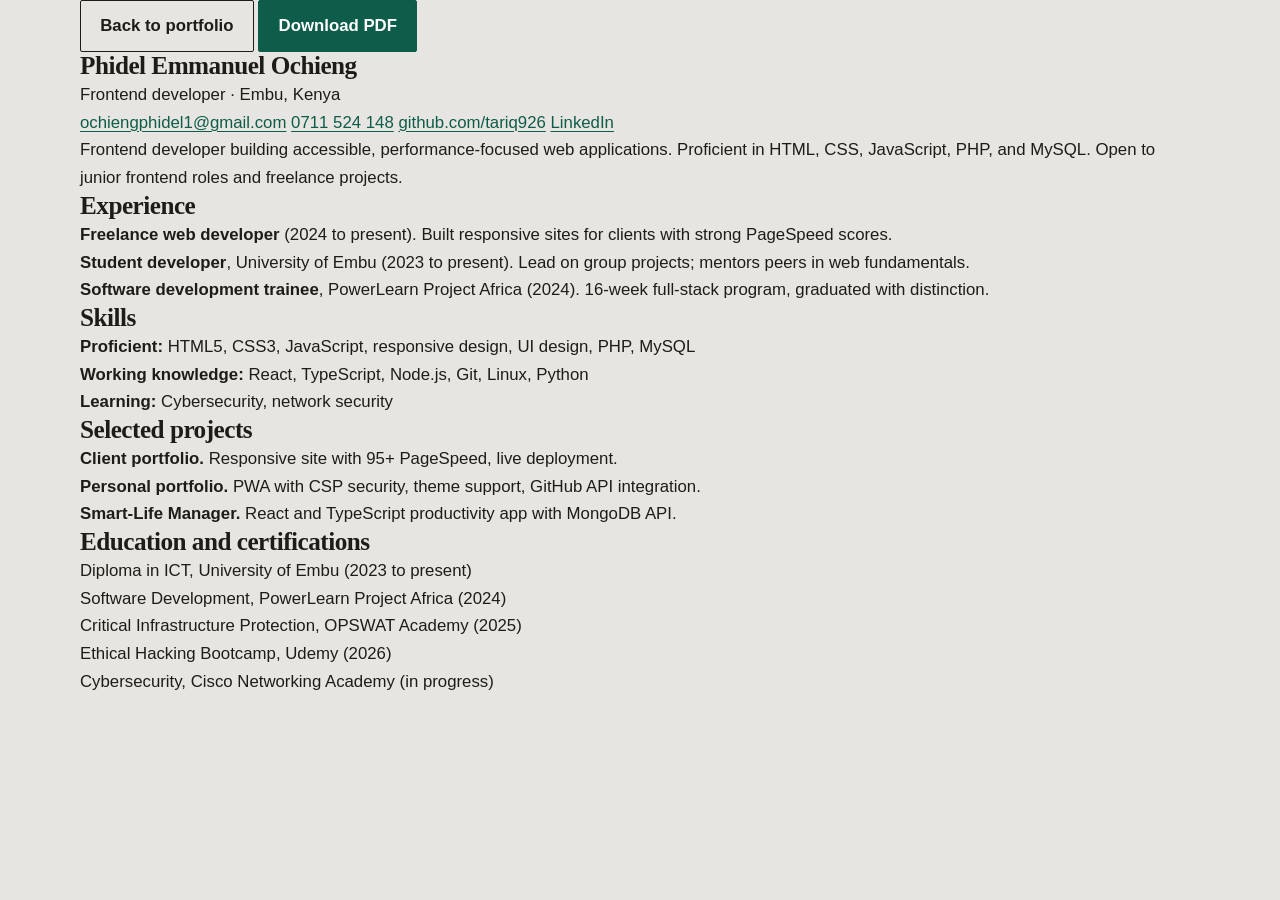
==== commit 1ca37856: "Redesign portfolio for a craft-led look with SEO and security hardening Replace the AI-typical dark " ====
--- a/resume.html
+++ b/resume.html
@@ -3,42 +3,59 @@
 <head>
     <meta charset="UTF-8">
     <meta name="viewport" content="width=device-width, initial-scale=1.0">
-    <meta name="description" content="Resume — Phidel Emmanuel Ochieng, Frontend Developer">
+    <meta http-equiv="Content-Security-Policy" content="default-src 'self'; style-src 'self' https://fonts.googleapis.com; font-src https://fonts.gstatic.com; img-src 'self'; base-uri 'self'; object-src 'none'; upgrade-insecure-requests">
+    <meta name="referrer" content="strict-origin-when-cross-origin">
+    <meta name="description" content="Resume for Phidel Emmanuel Ochieng, frontend developer in Embu, Kenya. Skills, experience, and selected projects.">
     <meta name="robots" content="index, follow">
-    <link rel="canonical" href="https://tariq926.github.io/my-portfolio/resume.html">
-    <title>Resume — Phidel Emmanuel Ochieng</title>
+    <link rel="canonical" href="https://phidelemmanuelochieng.vercel.app/resume.html">
+    <title>Resume | Phidel Emmanuel Ochieng</title>
+    <meta property="og:title" content="Resume | Phidel Emmanuel Ochieng">
+    <meta property="og:description" content="Frontend developer resume: experience, skills, and selected projects.">
+    <meta property="og:url" content="https://phidelemmanuelochieng.vercel.app/resume.html">
+    <meta property="og:image" content="https://phidelemmanuelochieng.vercel.app/og-image.png">
+    <meta property="og:type" content="website">
     <link rel="icon" href="favicon-32.png" type="image/png" sizes="32x32">
     <link rel="preconnect" href="https://fonts.googleapis.com">
     <link rel="preconnect" href="https://fonts.gstatic.com" crossorigin>
-    <link href="https://fonts.googleapis.com/css2?family=Inter:wght@400;500;600;700&family=Sora:wght@600;700&display=swap" rel="stylesheet">
+    <link href="https://fonts.googleapis.com/css2?family=Bricolage+Grotesque:opsz,wght@12..96,500;12..96,700&family=Figtree:wght@400;500;600&display=swap" rel="stylesheet">
     <link rel="stylesheet" href="styles.css">
     <style>
-        .resume-page { padding: calc(var(--header-height) + 48px) 0 80px; }
-        .resume-actions { display: flex; flex-wrap: wrap; gap: 12px; margin-bottom: 32px; }
-        .resume-card { background: var(--surface); border: 1px solid var(--border); border-radius: var(--radius-lg); padding: 40px; max-width: 820px; margin: 0 auto; box-shadow: var(--shadow-md); }
-        .resume-card h1 { font-size: 1.8rem; margin-bottom: 6px; }
-        .resume-card .resume-title { color: var(--accent); font-family: var(--font-mono); font-size: 0.95rem; margin-bottom: 20px; }
-        .resume-card h2 { font-size: 1.05rem; margin: 28px 0 12px; padding-bottom: 8px; border-bottom: 1px solid var(--border); }
-        .resume-card p, .resume-card li { color: var(--text-muted); font-size: 0.92rem; }
-        .resume-card ul { padding-left: 20px; }
-        .resume-card li { margin-bottom: 6px; }
-        .resume-contact { display: flex; flex-wrap: wrap; gap: 16px; font-size: 0.85rem; color: var(--text-faint); margin-bottom: 8px; }
-        .resume-contact a { color: var(--accent); }
+        .resume-page { padding: calc(var(--header-h) + 2rem) 0 4rem; }
+        .resume-actions { display: flex; flex-wrap: wrap; gap: 0.75rem; margin-bottom: 1.5rem; }
+        .resume-doc {
+            border: 1px solid var(--line);
+            background: var(--surface);
+            border-radius: var(--radius);
+            padding: clamp(1.25rem, 3vw, 2.25rem);
+            max-width: 48rem;
+        }
+        .resume-doc h1 { font-size: 1.8rem; margin-bottom: 0.25rem; }
+        .resume-role { color: var(--accent); font-weight: 600; margin-bottom: 1rem; }
+        .resume-contact { display: flex; flex-wrap: wrap; gap: 0.75rem 1.1rem; margin-bottom: 1.25rem; font-size: 0.92rem; }
+        .resume-doc h2 {
+            font-size: 1.05rem;
+            margin: 1.6rem 0 0.7rem;
+            padding-bottom: 0.4rem;
+            border-bottom: 1px solid var(--line);
+        }
+        .resume-doc ul { padding-left: 1.1rem; display: grid; gap: 0.45rem; }
+        .resume-doc li { list-style: disc; color: var(--muted); }
+        .resume-doc li strong { color: var(--ink); }
     </style>
 </head>
 <body>
     <main class="resume-page">
-        <div class="container">
+        <div class="shell">
             <div class="resume-actions">
-                <a href="index.html" class="btn btn-outline btn-sm">&larr; Back to Portfolio</a>
-                <a href="phidel-cv.pdf" download class="btn btn-primary btn-sm">Download PDF</a>
+                <a class="btn btn-line" href="index.html">Back to portfolio</a>
+                <a class="btn btn-solid" href="phidel-cv.pdf" download>Download PDF</a>
             </div>
-            <article class="resume-card">
+            <article class="resume-doc">
                 <h1>Phidel Emmanuel Ochieng</h1>
-                <p class="resume-title">Frontend Developer · Embu, Kenya</p>
+                <p class="resume-role">Frontend developer · Embu, Kenya</p>
                 <div class="resume-contact">
                     <a href="mailto:ochiengphidel1@gmail.com">ochiengphidel1@gmail.com</a>
-                    <span>0711 524 148</span>
+                    <a href="tel:+254711524148">0711 524 148</a>
                     <a href="https://github.com/tariq926" target="_blank" rel="noopener noreferrer">github.com/tariq926</a>
                     <a href="https://www.linkedin.com/in/phidel-ochieng-832593393" target="_blank" rel="noopener noreferrer">LinkedIn</a>
                 </div>
@@ -46,32 +63,32 @@
 
                 <h2>Experience</h2>
                 <ul>
-                    <li><strong>Freelance Web Developer</strong> (2024–Present) — Built responsive sites for 5+ clients with 95+ PageSpeed scores.</li>
-                    <li><strong>Student Developer</strong>, University of Embu (2023–Present) — Lead on group projects; mentor peers in web fundamentals.</li>
-                    <li><strong>Software Development Trainee</strong>, PowerLearn Project Africa (2024) — 16-week full-stack program, graduated with distinction.</li>
+                    <li><strong>Freelance web developer</strong> (2024 to present). Built responsive sites for clients with strong PageSpeed scores.</li>
+                    <li><strong>Student developer</strong>, University of Embu (2023 to present). Lead on group projects; mentors peers in web fundamentals.</li>
+                    <li><strong>Software development trainee</strong>, PowerLearn Project Africa (2024). 16-week full-stack program, graduated with distinction.</li>
                 </ul>
 
                 <h2>Skills</h2>
                 <ul>
-                    <li><strong>Proficient:</strong> HTML5, CSS3, JavaScript, Responsive Design, UI/UX, PHP, MySQL</li>
+                    <li><strong>Proficient:</strong> HTML5, CSS3, JavaScript, responsive design, UI design, PHP, MySQL</li>
                     <li><strong>Working knowledge:</strong> React, TypeScript, Node.js, Git, Linux, Python</li>
-                    <li><strong>Learning:</strong> Cybersecurity, Network Security</li>
+                    <li><strong>Learning:</strong> Cybersecurity, network security</li>
                 </ul>
 
-                <h2>Selected Projects</h2>
+                <h2>Selected projects</h2>
                 <ul>
-                    <li><strong>Client Portfolio</strong> — Responsive portfolio with 95+ PageSpeed, live deployment.</li>
-                    <li><strong>Personal Portfolio</strong> — PWA with CSP security, theme toggle, GitHub API integration.</li>
-                    <li><strong>Smart-Life Manager</strong> — React + TypeScript productivity app with MongoDB API.</li>
+                    <li><strong>Client portfolio.</strong> Responsive site with 95+ PageSpeed, live deployment.</li>
+                    <li><strong>Personal portfolio.</strong> PWA with CSP security, theme support, GitHub API integration.</li>
+                    <li><strong>Smart-Life Manager.</strong> React and TypeScript productivity app with MongoDB API.</li>
                 </ul>
 
-                <h2>Education &amp; Certifications</h2>
+                <h2>Education and certifications</h2>
                 <ul>
-                    <li>Diploma in ICT — University of Embu (2023–Present)</li>
-                    <li>Software Development — PowerLearn Project Africa (2024)</li>
-                    <li>Critical Infrastructure Protection — OPSWAT Academy (2025)</li>
-                    <li>Ethical Hacking Bootcamp — Udemy (2026)</li>
-                    <li>Cybersecurity — Cisco Networking Academy (In Progress)</li>
+                    <li>Diploma in ICT, University of Embu (2023 to present)</li>
+                    <li>Software Development, PowerLearn Project Africa (2024)</li>
+                    <li>Critical Infrastructure Protection, OPSWAT Academy (2025)</li>
+                    <li>Ethical Hacking Bootcamp, Udemy (2026)</li>
+                    <li>Cybersecurity, Cisco Networking Academy (in progress)</li>
                 </ul>
             </article>
         </div>
--- a/styles.css
+++ b/styles.css
@@ -1,2791 +1,981 @@
-/* ==========================================================================
-   PHIDEL OCHIENG — PORTFOLIO
-   Modern, professional redesign
-   Fonts: Sora (headings) · Inter (body) · JetBrains Mono (code/accents)
-   ========================================================================== */
-
-/* --------------------------------------------------------------------------
-   Design tokens
-   -------------------------------------------------------------------------- */
+/* Phidel Ochieng portfolio
+   Visual system: cool stone + forest teal, sharp edges, no shadows */
+
 :root {
-    /* Dark theme (default) */
-    --bg: #0b1120;
-    --bg-alt: #0e1628;
-    --surface: #111a2e;
-    --surface-2: #16213a;
-    --border: rgba(148, 163, 184, 0.14);
-    --border-strong: rgba(148, 163, 184, 0.28);
-
-    --text: #e2e8f0;
-    --text-muted: #94a3b8;
-    --text-faint: #64748b;
-    --heading: #f8fafc;
-
-    --accent: #4a9fd4;
-    --accent-2: #6b7fd4;
-    --accent-strong: #3d8bc4;
-    --accent-contrast: #06121f;
-    --gradient: linear-gradient(135deg, #4a9fd4 0%, #6b7fd4 100%);
-    --gradient-soft: linear-gradient(135deg, rgba(74, 159, 212, 0.1) 0%, rgba(107, 127, 212, 0.1) 100%);
-
-    --success: #34d399;
-    --warning: #fbbf24;
-
-    --shadow-sm: 0 1px 2px rgba(2, 6, 23, 0.4);
-    --shadow-md: 0 8px 24px rgba(2, 6, 23, 0.45);
-    --shadow-lg: 0 20px 50px rgba(2, 6, 23, 0.55);
-    --shadow-accent: 0 8px 28px rgba(56, 189, 248, 0.25);
-
-    --radius-sm: 8px;
-    --radius-md: 14px;
-    --radius-lg: 20px;
-    --radius-pill: 999px;
-
-    --font-body: 'Inter', system-ui, -apple-system, 'Segoe UI', sans-serif;
-    --font-heading: 'Sora', 'Inter', system-ui, sans-serif;
-    --font-mono: 'JetBrains Mono', 'SFMono-Regular', Consolas, monospace;
-
-    --container: 1180px;
-    --header-height: 72px;
-    --transition: 0.25s cubic-bezier(0.4, 0, 0.2, 1);
-    --ease-out-soft: cubic-bezier(0.22, 1, 0.36, 1);
-    --ease-spring: cubic-bezier(0.34, 1.4, 0.64, 1);
-    --spotlight: rgba(56, 189, 248, 0.1);
-}
-
-body.theme-light {
-    --bg: #f8fafc;
-    --bg-alt: #f1f5f9;
-    --surface: #ffffff;
-    --surface-2: #f8fafc;
-    --border: rgba(15, 23, 42, 0.08);
-    --border-strong: rgba(15, 23, 42, 0.16);
-
-    --text: #1e293b;
-    --text-muted: #475569;
-    --text-faint: #64748b;
-    --heading: #0f172a;
-
-    --accent: #2563eb;
-    --accent-2: #4f46e5;
-    --accent-strong: #1d4ed8;
-    --accent-contrast: #ffffff;
-    --gradient: linear-gradient(135deg, #0ea5e9 0%, #6366f1 100%);
-    --gradient-soft: linear-gradient(135deg, rgba(14, 165, 233, 0.08) 0%, rgba(99, 102, 241, 0.08) 100%);
-
-    --shadow-sm: 0 1px 2px rgba(15, 23, 42, 0.06);
-    --shadow-md: 0 8px 24px rgba(15, 23, 42, 0.08);
-    --shadow-lg: 0 20px 50px rgba(15, 23, 42, 0.12);
-    --shadow-accent: 0 8px 28px rgba(2, 132, 199, 0.18);
-    --spotlight: rgba(2, 132, 199, 0.07);
-}
-
-/* --------------------------------------------------------------------------
-   Base
-   -------------------------------------------------------------------------- */
+    --bg: #E7E5E1;
+    --bg-tone: #DDDAD4;
+    --surface: #EFEDE9;
+    --ink: #1F1C18;
+    --muted: #5C574F;
+    --faint: #7A746A;
+    --line: #C5C1B8;
+    --accent: #0E5C4A;
+    --accent-soft: #D7E6E1;
+    --focus: #0E5C4A;
+
+    --font-display: "Bricolage Grotesque", Georgia, serif;
+    --font-body: "Figtree", "Segoe UI", sans-serif;
+
+    --radius: 2px;
+    --shell: 1120px;
+    --header-h: 64px;
+    --space: clamp(1rem, 2.5vw, 2rem);
+}
+
+body.theme-dark {
+    --bg: #1A1917;
+    --bg-tone: #23211E;
+    --surface: #262420;
+    --ink: #EDEAE4;
+    --muted: #B0AAA0;
+    --faint: #8A847A;
+    --line: #3A3732;
+    --accent: #4FA88F;
+    --accent-soft: #24352F;
+    --focus: #4FA88F;
+}
+
 *,
 *::before,
 *::after {
+    box-sizing: border-box;
     margin: 0;
     padding: 0;
-    box-sizing: border-box;
 }
 
 html {
     scroll-behavior: smooth;
-    scroll-padding-top: calc(var(--header-height) + 16px);
-}
-
-/* JavaScript takes over anchor scrolling with its own easing curve */
-html.js-smooth {
-    scroll-behavior: auto;
+    scroll-padding-top: calc(var(--header-h) + 12px);
 }
 
 body {
     font-family: var(--font-body);
-    font-size: 16px;
-    line-height: 1.7;
-    color: var(--text);
+    font-size: 1.05rem;
+    line-height: 1.65;
+    color: var(--ink);
     background-color: var(--bg);
     -webkit-font-smoothing: antialiased;
     text-rendering: optimizeLegibility;
-    transition: background-color var(--transition), color var(--transition);
+}
+
+body::before {
+    content: "";
+    position: fixed;
+    inset: 0;
+    pointer-events: none;
+    z-index: 50;
+    opacity: 0.035;
+    background-image: url("data:image/svg+xml,%3Csvg viewBox='0 0 200 200' xmlns='http://www.w3.org/2000/svg'%3E%3Cfilter id='n'%3E%3CfeTurbulence type='fractalNoise' baseFrequency='0.85' numOctaves='4' stitchTiles='stitch'/%3E%3C/filter%3E%3Crect width='100%25' height='100%25' filter='url(%23n)'/%3E%3C/svg%3E");
 }
 
 img {
     max-width: 100%;
     display: block;
+    height: auto;
 }
 
 a {
     color: var(--accent);
-    text-decoration: none;
-}
-
-h1, h2, h3, h4 {
-    font-family: var(--font-heading);
-    color: var(--heading);
-    line-height: 1.25;
+    text-decoration-thickness: 1px;
+    text-underline-offset: 0.18em;
+}
+
+a:focus-visible,
+button:focus-visible,
+input:focus-visible,
+textarea:focus-visible {
+    outline: 2px solid var(--focus);
+    outline-offset: 3px;
+}
+
+ul, ol {
+    list-style: none;
+}
+
+h1, h2, h3 {
+    font-family: var(--font-display);
+    line-height: 1.15;
     letter-spacing: -0.02em;
-}
-
-ul {
-    list-style: none;
-}
-
-.container {
-    width: 100%;
-    max-width: var(--container);
-    margin: 0 auto;
-    padding: 0 24px;
-}
-
-::selection {
-    background: var(--accent);
-    color: var(--accent-contrast);
-}
-
-/* Accessibility helpers */
+    font-weight: 700;
+    color: var(--ink);
+}
+
+.shell {
+    width: min(100% - 2.5rem, var(--shell));
+    margin-inline: auto;
+}
+
 .skip-link {
     position: absolute;
-    top: -48px;
-    left: 16px;
-    z-index: 2000;
-    padding: 10px 18px;
+    left: 1rem;
+    top: -3rem;
+    z-index: 100;
+    padding: 0.6rem 1rem;
     background: var(--accent);
-    color: var(--accent-contrast);
-    border-radius: 0 0 var(--radius-sm) var(--radius-sm);
-    font-weight: 600;
-    transition: top var(--transition);
+    color: #fff;
+    font-weight: 600;
 }
 
 .skip-link:focus {
+    top: 0.75rem;
+}
+
+/* Header */
+.site-header {
+    position: sticky;
     top: 0;
-}
-
-:focus-visible {
-    outline: 2px solid var(--accent);
-    outline-offset: 3px;
-    border-radius: 4px;
-}
-
-@media (prefers-reduced-motion: reduce) {
-    *,
-    *::before,
-    *::after {
-        animation-duration: 0.01ms !important;
-        animation-iteration-count: 1 !important;
-        transition-duration: 0.01ms !important;
-        scroll-behavior: auto !important;
-    }
-}
-
-/* --------------------------------------------------------------------------
-   Buttons
-   -------------------------------------------------------------------------- */
+    z-index: 40;
+    height: var(--header-h);
+    border-bottom: 1px solid transparent;
+    background: var(--bg);
+}
+
+.site-header.is-scrolled {
+    border-bottom-color: var(--line);
+}
+
+.header-inner {
+    height: 100%;
+    display: flex;
+    align-items: center;
+    justify-content: space-between;
+    gap: 1rem;
+}
+
+.brand {
+    display: inline-flex;
+    align-items: center;
+    gap: 0.65rem;
+    color: var(--ink);
+    text-decoration: none;
+    font-weight: 600;
+}
+
+.brand-mark {
+    display: grid;
+    place-items: center;
+    width: 2rem;
+    height: 2rem;
+    border: 1px solid var(--ink);
+    border-radius: var(--radius);
+    font-family: var(--font-display);
+    font-size: 0.8rem;
+    font-weight: 700;
+}
+
+.brand-name {
+    font-family: var(--font-display);
+    font-size: 1.05rem;
+}
+
+.site-nav ul {
+    display: flex;
+    gap: 1.25rem;
+}
+
+.site-nav a {
+    color: var(--muted);
+    text-decoration: none;
+    font-size: 0.95rem;
+    font-weight: 500;
+}
+
+.site-nav a[aria-current="true"],
+.site-nav a:focus-visible {
+    color: var(--ink);
+}
+
+.header-actions {
+    display: flex;
+    align-items: center;
+    gap: 0.75rem;
+}
+
+.availability {
+    display: none;
+    font-size: 0.82rem;
+    color: var(--accent);
+    font-weight: 600;
+}
+
+.theme-toggle,
+.nav-toggle {
+    appearance: none;
+    border: 1px solid var(--line);
+    background: var(--surface);
+    color: var(--ink);
+    border-radius: var(--radius);
+    padding: 0.4rem 0.7rem;
+    font: inherit;
+    font-size: 0.85rem;
+    font-weight: 600;
+    cursor: pointer;
+}
+
+.nav-toggle {
+    display: none;
+}
+
+/* Hero: one composition, brand-first, full-bleed image */
+.hero {
+    min-height: calc(100svh - var(--header-h));
+    display: grid;
+    grid-template-columns: 1.05fr 0.95fr;
+}
+
+.hero-media {
+    position: relative;
+    min-height: 70vh;
+    overflow: hidden;
+    background: var(--bg-tone);
+}
+
+.hero-media img {
+    width: 100%;
+    height: 100%;
+    object-fit: cover;
+    object-position: center top;
+}
+
+.hero-copy {
+    display: flex;
+    flex-direction: column;
+    justify-content: center;
+    padding: clamp(2rem, 6vw, 4.5rem) 0;
+    width: min(100% - 2.5rem, 34rem);
+    margin-left: clamp(1.25rem, 4vw, 4rem);
+    margin-right: auto;
+}
+
+.brand-signal {
+    font-family: var(--font-display);
+    font-size: clamp(1.6rem, 3vw, 2.2rem);
+    font-weight: 700;
+    margin-bottom: 1rem;
+    color: var(--ink);
+}
+
+.hero h1 {
+    font-size: clamp(1.7rem, 3.4vw, 2.55rem);
+    max-width: 16ch;
+    margin-bottom: 1rem;
+}
+
+.hero-lede {
+    color: var(--muted);
+    max-width: 38ch;
+    margin-bottom: 1.75rem;
+}
+
+.hero-actions {
+    display: flex;
+    flex-wrap: wrap;
+    gap: 0.75rem;
+}
+
 .btn {
-    position: relative;
-    overflow: hidden;
     display: inline-flex;
     align-items: center;
     justify-content: center;
-    gap: 10px;
-    padding: 13px 26px;
-    border-radius: var(--radius-pill);
+    gap: 0.5rem;
+    min-height: 2.75rem;
+    padding: 0.7rem 1.2rem;
+    border-radius: var(--radius);
     border: 1px solid transparent;
-    font-family: var(--font-body);
-    font-size: 0.95rem;
-    font-weight: 600;
-    line-height: 1.2;
+    font: inherit;
+    font-weight: 600;
+    text-decoration: none;
     cursor: pointer;
-    white-space: nowrap;
-    transition: transform 0.35s var(--ease-spring), box-shadow 0.35s var(--ease-out-soft),
-                background var(--transition), color var(--transition),
-                border-color var(--transition);
-}
-
-/* Light sheen sweeping across on hover */
-.btn::after {
-    content: '';
-    position: absolute;
-    top: 0;
-    left: -120%;
-    width: 55%;
-    height: 100%;
-    transform: skewX(-22deg);
-    background: linear-gradient(90deg, transparent, rgba(255, 255, 255, 0.28), transparent);
-    transition: left 0.65s var(--ease-out-soft);
-}
-
-.btn:hover::after {
-    left: 130%;
-}
-
-.btn > * {
-    position: relative;
-    z-index: 1;
-}
-
-.btn:hover {
-    transform: translateY(-3px);
-}
-
-.btn:active {
-    transform: translateY(-1px) scale(0.985);
-}
-
-.btn-primary {
-    background: var(--gradient);
-    color: #ffffff;
-    box-shadow: var(--shadow-accent);
-}
-
-.btn-primary:hover {
-    box-shadow: 0 12px 34px rgba(56, 189, 248, 0.4);
-}
-
-.btn-outline {
+}
+
+.btn-solid {
+    background: var(--accent);
+    color: #fff;
+    border-color: var(--accent);
+}
+
+.btn-line {
     background: transparent;
-    color: var(--text);
-    border-color: var(--border-strong);
-}
-
-.btn-outline:hover {
-    border-color: var(--accent);
-    color: var(--accent);
-    background: var(--gradient-soft);
-}
-
-.btn-ghost {
-    background: transparent;
-    color: var(--text-muted);
-}
-
-.btn-ghost:hover {
-    color: var(--accent);
-    background: var(--gradient-soft);
-}
-
-.btn-light {
-    background: #ffffff;
-    color: #0f172a;
-}
-
-.btn-ghost-light {
-    background: rgba(255, 255, 255, 0.12);
-    color: #ffffff;
-    border-color: rgba(255, 255, 255, 0.28);
-}
-
-.btn-ghost-light:hover {
-    background: rgba(255, 255, 255, 0.2);
-}
-
-.btn-sm {
-    padding: 9px 18px;
-    font-size: 0.85rem;
-}
-
-.btn-lg {
-    padding: 16px 34px;
-    font-size: 1.02rem;
-}
-
-.btn-block {
-    width: 100%;
-}
-
-.text-link {
-    display: inline-flex;
-    align-items: center;
-    gap: 8px;
-    font-weight: 600;
-    font-size: 0.92rem;
-    color: var(--accent);
-    transition: gap var(--transition), color var(--transition);
-}
-
-.text-link:hover {
-    gap: 12px;
-    color: var(--accent-2);
-}
-
-.icon-btn {
-    display: inline-flex;
-    align-items: center;
-    justify-content: center;
-    width: 42px;
-    height: 42px;
-    border-radius: var(--radius-sm);
-    border: 1px solid var(--border);
-    background: var(--surface);
-    color: var(--text-muted);
-    font-size: 1rem;
-    cursor: pointer;
-    transition: all var(--transition);
-}
-
-.icon-btn:hover {
-    color: var(--accent);
-    border-color: var(--accent);
-}
-
-/* --------------------------------------------------------------------------
-   Header / Navigation
-   -------------------------------------------------------------------------- */
-.site-header {
-    position: fixed;
-    top: 0;
-    left: 0;
-    right: 0;
-    z-index: 1000;
-    height: var(--header-height);
-    background: color-mix(in srgb, var(--bg) 78%, transparent);
-    backdrop-filter: blur(14px);
-    -webkit-backdrop-filter: blur(14px);
-    border-bottom: 1px solid transparent;
-    transition: border-color var(--transition), background var(--transition);
-}
-
-.site-header.scrolled {
-    border-bottom-color: var(--border);
-    box-shadow: var(--shadow-sm);
-}
-
-.nav-container {
+    color: var(--ink);
+    border-color: var(--ink);
+}
+
+.btn:disabled {
+    opacity: 0.65;
+    cursor: wait;
+}
+
+/* Tech strip */
+.strip {
+    border-block: 1px solid var(--line);
+    background: var(--bg-tone);
+}
+
+.strip-inner {
     display: flex;
-    align-items: center;
-    justify-content: space-between;
-    gap: 24px;
-    height: 100%;
-    overflow: visible;
-}
-
-.brand {
-    display: inline-flex;
-    align-items: center;
-    gap: 12px;
-    font-family: var(--font-heading);
-    font-weight: 700;
-    font-size: 1.05rem;
-    color: var(--heading);
-}
-
-.brand-mark {
-    display: inline-flex;
-    align-items: center;
-    justify-content: center;
-    width: 40px;
-    height: 40px;
-    border-radius: 12px;
-    background: var(--gradient);
-    color: #ffffff;
-    font-size: 0.92rem;
-    font-weight: 800;
-    letter-spacing: 0.02em;
-    box-shadow: var(--shadow-accent);
-}
-
-.brand-dot {
-    color: var(--accent);
-}
-
-.nav-links {
-    display: flex;
-    align-items: center;
-    gap: 6px;
-}
-
-.nav-link {
-    display: inline-block;
-    padding: 9px 15px;
-    border-radius: var(--radius-pill);
+    flex-wrap: wrap;
+    gap: 0.75rem 1.5rem;
+    padding: 1rem 0;
+    color: var(--muted);
     font-size: 0.92rem;
     font-weight: 500;
-    color: var(--text-muted);
-    transition: color var(--transition), background var(--transition);
-}
-
-.nav-link::after {
-    content: '';
-    display: block;
-    width: 0;
-    height: 2px;
-    margin: 3px auto 0;
-    border-radius: 2px;
-    background: var(--gradient);
-    transition: width 0.35s var(--ease-out-soft);
-}
-
-.nav-link:hover {
-    color: var(--heading);
-}
-
-.nav-link:hover::after {
-    width: 60%;
-}
-
-.nav-link.active::after {
-    width: 0;
-}
-
-.nav-link.active {
-    color: var(--accent);
-    background: var(--gradient-soft);
-}
-
-.nav-actions {
-    display: flex;
-    align-items: center;
-    gap: 12px;
-}
-
-.nav-toggle {
-    display: none;
-}
-
-/* "More" navigation dropdown */
-.nav-dropdown {
-    position: relative;
-}
-
-.nav-dropdown-btn {
-    display: inline-flex;
-    align-items: center;
-    gap: 6px;
-    background: none;
-    border: none;
-    cursor: pointer;
-    font-family: inherit;
-}
-
-.nav-dropdown-btn i {
-    font-size: 0.7rem;
-    transition: transform var(--transition);
-}
-
-.nav-dropdown:has(.nav-dropdown-menu.open) .nav-dropdown-btn i {
-    transform: rotate(180deg);
-}
-
-.nav-dropdown-menu {
-    position: absolute;
-    top: calc(100% + 10px);
-    right: 0;
-    min-width: 210px;
-    padding: 8px;
-    background: var(--surface);
-    border: 1px solid var(--border);
-    border-radius: var(--radius-md);
-    box-shadow: var(--shadow-lg);
-    opacity: 0;
-    visibility: hidden;
-    transform: translateY(8px);
-    transition: all var(--transition);
-    z-index: 100;
-    list-style: none;
-}
-
-.nav-dropdown-menu.open {
-    opacity: 1;
-    visibility: visible;
-    transform: translateY(0);
-}
-
-.nav-dropdown-menu li a {
-    display: block;
-    padding: 10px 14px;
-    border-radius: var(--radius-sm);
-    font-size: 0.9rem;
-    font-weight: 500;
-    color: var(--text-muted);
-    transition: background var(--transition), color var(--transition);
-}
-
-.nav-dropdown-menu li a:hover {
-    background: var(--gradient-soft);
-    color: var(--accent);
-}
-
-/* Mobile navigation */
-@media (max-width: 960px) {
-    .nav-toggle {
-        display: inline-flex;
-    }
-
-    .nav-cta {
-        display: none;
-    }
-
-    .nav-dropdown-menu {
-        position: static;
-        min-width: 0;
-        margin-top: 4px;
-        box-shadow: none;
-        border: none;
-        padding: 0 0 0 12px;
-        background: transparent;
-        opacity: 1;
-        visibility: visible;
-        transform: none;
-        display: none;
-    }
-
-    .nav-dropdown-menu.open {
-        display: block;
-    }
-
-    .site-nav {
-        position: fixed;
-        top: var(--header-height);
-        left: 0;
-        right: 0;
-        background: var(--bg);
-        border-bottom: 1px solid var(--border);
-        box-shadow: var(--shadow-lg);
-        padding: 12px 24px 24px;
-        transform: translateY(-16px);
-        opacity: 0;
-        visibility: hidden;
-        transition: all var(--transition);
-    }
-
-    .site-nav.open {
-        transform: translateY(0);
-        opacity: 1;
-        visibility: visible;
-    }
-
-    .nav-links {
-        flex-direction: column;
-        align-items: stretch;
-        gap: 4px;
-    }
-
-    .nav-link {
-        display: block;
-        padding: 13px 16px;
-        font-size: 1rem;
-    }
-}
-
-/* --------------------------------------------------------------------------
-   Sections (shared)
-   -------------------------------------------------------------------------- */
+}
+
+/* Sections */
 .section {
-    padding: 104px 0;
-}
-
-.alt-bg {
-    background: var(--bg-alt);
-}
-
-.section-header {
-    max-width: 640px;
-    margin-bottom: 56px;
-}
-
-.section-eyebrow {
-    display: inline-block;
-    font-family: var(--font-mono);
+    padding: clamp(3.5rem, 8vw, 6rem) 0;
+}
+
+.section-tone {
+    background: var(--bg-tone);
+}
+
+.section-intro {
+    margin-bottom: 2rem;
+    max-width: 40rem;
+}
+
+.eyebrow {
     font-size: 0.8rem;
     font-weight: 600;
-    letter-spacing: 0.14em;
+    letter-spacing: 0.08em;
     text-transform: uppercase;
     color: var(--accent);
-    margin-bottom: 12px;
-}
-
-.section-title {
-    font-size: clamp(1.9rem, 4vw, 2.6rem);
+    margin-bottom: 0.6rem;
+}
+
+.section-intro h2 {
+    font-size: clamp(1.6rem, 3vw, 2.2rem);
+}
+
+.section-note {
+    margin-top: 0.75rem;
+    color: var(--muted);
+}
+
+.meta {
+    color: var(--faint);
+    font-size: 0.88rem;
+    margin-bottom: 0.35rem;
+}
+
+/* Featured work: stacked, not bento */
+.feature {
+    display: grid;
+    grid-template-columns: 1.15fr 0.85fr;
+    gap: clamp(1.25rem, 3vw, 2.5rem);
+    align-items: center;
+    margin-bottom: 3.5rem;
+    padding-bottom: 3.5rem;
+    border-bottom: 1px solid var(--line);
+}
+
+.feature-flip {
+    direction: rtl;
+}
+
+.feature-flip > * {
+    direction: ltr;
+}
+
+.feature-media {
+    border: 1px solid var(--line);
+    border-radius: var(--radius);
+    overflow: hidden;
+    background: var(--surface);
+}
+
+.feature-media img {
+    width: 100%;
+    aspect-ratio: 16 / 10;
+    object-fit: cover;
+}
+
+.feature-body h3 {
+    font-size: 1.45rem;
+    margin-bottom: 1rem;
+}
+
+.case {
+    display: grid;
+    gap: 0.85rem;
+    margin-bottom: 1rem;
+}
+
+.case dt {
+    font-size: 0.78rem;
     font-weight: 700;
+    letter-spacing: 0.04em;
+    text-transform: uppercase;
+    color: var(--accent);
+}
+
+.case dd {
+    color: var(--muted);
+}
+
+.tags {
+    color: var(--faint);
+    font-size: 0.9rem;
+    margin-bottom: 1rem;
+}
+
+.inline-links {
+    display: flex;
+    flex-wrap: wrap;
+    gap: 1rem;
+    font-weight: 600;
+}
+
+.inline-links a {
+    text-decoration: none;
+    border-bottom: 1px solid currentColor;
+}
+
+/* Project list */
+.project-toolbar {
+    display: flex;
+    flex-wrap: wrap;
+    gap: 0.5rem;
+    margin-bottom: 1.25rem;
+}
+
+.filter {
+    appearance: none;
+    border: 1px solid var(--line);
+    background: var(--surface);
+    color: var(--muted);
+    border-radius: var(--radius);
+    padding: 0.45rem 0.8rem;
+    font: inherit;
+    font-size: 0.88rem;
+    font-weight: 600;
+    cursor: pointer;
+}
+
+.filter.is-active {
+    background: var(--ink);
+    border-color: var(--ink);
+    color: var(--bg);
+}
+
+.project-list {
+    display: grid;
+    gap: 0;
+    border-top: 1px solid var(--line);
+}
+
+.project-row {
+    display: grid;
+    grid-template-columns: 9rem 1fr auto;
+    gap: 1.25rem;
+    align-items: center;
+    padding: 1.15rem 0;
+    border-bottom: 1px solid var(--line);
+}
+
+.project-row.is-hidden {
+    display: none;
+}
+
+.project-thumb {
+    border: 1px solid var(--line);
+    border-radius: var(--radius);
+    overflow: hidden;
+    background: var(--surface);
+}
+
+.project-thumb img {
+    width: 100%;
+    aspect-ratio: 8 / 5;
+    object-fit: cover;
+}
+
+.project-copy h3 {
+    font-size: 1.15rem;
+    margin-bottom: 0.25rem;
+}
+
+.project-copy p:last-child {
+    color: var(--muted);
+    font-size: 0.95rem;
+}
+
+.project-links {
+    display: flex;
+    flex-direction: column;
+    gap: 0.45rem;
+    font-weight: 600;
+    text-align: right;
+}
+
+.project-links a {
+    text-decoration: none;
+    border-bottom: 1px solid currentColor;
+    width: fit-content;
+    margin-left: auto;
+}
+
+/* About */
+.about-layout {
+    display: grid;
+    gap: 2rem;
+}
+
+.about-copy {
+    max-width: 42rem;
+    display: grid;
+    gap: 1rem;
+    color: var(--muted);
+}
+
+.availability-note {
+    color: var(--ink);
+    font-weight: 600;
+}
+
+.facts {
+    display: grid;
+    grid-template-columns: repeat(3, minmax(0, 1fr));
+    gap: 1px;
+    background: var(--line);
+    border: 1px solid var(--line);
+    border-radius: var(--radius);
+    overflow: hidden;
+}
+
+.facts > div {
+    background: var(--surface);
+    padding: 1rem 1.1rem;
+}
+
+.facts dt {
+    font-size: 0.78rem;
+    text-transform: uppercase;
+    letter-spacing: 0.05em;
+    color: var(--faint);
+    margin-bottom: 0.25rem;
+}
+
+.facts dd {
+    font-weight: 600;
+}
+
+.skill-columns {
+    display: grid;
+    grid-template-columns: repeat(3, minmax(0, 1fr));
+    gap: 1.5rem;
+}
+
+.skill-columns h3 {
+    font-size: 1rem;
+    margin-bottom: 0.4rem;
+}
+
+.skill-columns p {
+    color: var(--muted);
+}
+
+/* Experience / lists */
+.timeline-list,
+.plain-list,
+.service-list {
+    display: grid;
+    gap: 0;
+}
+
+.timeline-list > li,
+.plain-list > li,
+.service-list > li {
+    padding: 1.35rem 0;
+    border-top: 1px solid var(--line);
+}
+
+.timeline-list > li:last-child,
+.plain-list > li:last-child,
+.service-list > li:last-child {
+    border-bottom: 1px solid var(--line);
+}
+
+.timeline-list h3,
+.plain-list h3,
+.service-list h3 {
+    font-size: 1.2rem;
+    margin-bottom: 0.2rem;
+}
+
+.place {
+    color: var(--accent);
+    font-weight: 600;
+    margin-bottom: 0.65rem;
+}
+
+.timeline-list ul {
+    display: grid;
+    gap: 0.35rem;
+    color: var(--muted);
+    padding-left: 1rem;
+}
+
+.timeline-list li li {
+    list-style: disc;
+    border: 0;
+    padding: 0;
+}
+
+.plain-list p,
+.service-list p {
+    color: var(--muted);
+    margin: 0.35rem 0 0.55rem;
+}
+
+.split {
+    display: grid;
+    grid-template-columns: 1fr 1fr;
+    gap: clamp(2rem, 5vw, 4rem);
+}
+
+/* GitHub */
+.github-stats {
+    display: grid;
+    grid-template-columns: repeat(3, minmax(0, 1fr));
+    gap: 1px;
+    background: var(--line);
+    border: 1px solid var(--line);
+    border-radius: var(--radius);
+    overflow: hidden;
+    margin-bottom: 1.5rem;
+}
+
+.github-stats > div {
+    background: var(--surface);
+    padding: 1.1rem 1.2rem;
+}
+
+.stat-value {
+    font-family: var(--font-display);
+    font-size: 1.8rem;
+    font-weight: 700;
+}
+
+.stat-label {
+    color: var(--faint);
+    font-size: 0.88rem;
+}
+
+.repo-grid {
+    display: grid;
+    grid-template-columns: repeat(3, minmax(0, 1fr));
+    gap: 1rem;
+}
+
+.repo-card,
+.skeleton {
+    border: 1px solid var(--line);
+    border-radius: var(--radius);
+    background: var(--surface);
+    min-height: 8.5rem;
+    padding: 1rem;
+}
+
+.repo-card {
+    color: inherit;
+    text-decoration: none;
+    display: grid;
+    gap: 0.5rem;
+    align-content: start;
+}
+
+.repo-card h3 {
+    font-size: 1.05rem;
+}
+
+.repo-card p {
+    color: var(--muted);
+    font-size: 0.92rem;
+}
+
+.repo-meta {
+    color: var(--faint);
+    font-size: 0.85rem;
+}
+
+.skeleton {
     position: relative;
-    padding-bottom: 18px;
-}
-
-.section-title::after {
-    content: '';
-    position: absolute;
-    left: 0;
-    bottom: 0;
-    width: 56px;
-    height: 4px;
-    border-radius: 2px;
-    background: var(--gradient);
-}
-
-.section-subtitle {
-    margin-top: 18px;
-    color: var(--text-muted);
-}
-
-.card-title {
-    display: flex;
-    align-items: center;
-    gap: 10px;
-    font-size: 1.05rem;
-    margin-bottom: 20px;
-}
-
-.card-title i {
-    color: var(--accent);
-}
-
-/* Scroll-reveal animation */
-.reveal {
-    opacity: 0;
-    transform: translateY(30px);
-    transition: opacity 0.8s var(--ease-out-soft), transform 0.8s var(--ease-out-soft);
-    will-change: opacity, transform;
-}
-
-.reveal.visible {
-    opacity: 1;
-    transform: translateY(0);
-    will-change: auto;
-}
-
-/* Staggered entrance for items inside a grid */
-.reveal-stagger > .reveal:nth-child(2)  { transition-delay: 0.08s; }
-.reveal-stagger > .reveal:nth-child(3)  { transition-delay: 0.16s; }
-.reveal-stagger > .reveal:nth-child(4)  { transition-delay: 0.24s; }
-.reveal-stagger > .reveal:nth-child(5)  { transition-delay: 0.32s; }
-.reveal-stagger > .reveal:nth-child(6)  { transition-delay: 0.4s; }
-
-/* --------------------------------------------------------------------------
-   Reading progress bar
-   -------------------------------------------------------------------------- */
-.scroll-progress {
-    position: fixed;
-    top: 0;
-    left: 0;
-    right: 0;
-    z-index: 1100;
-    height: 3px;
-    pointer-events: none;
-}
-
-.scroll-progress span {
-    display: block;
-    width: 0;
-    height: 100%;
-    background: var(--gradient);
-    box-shadow: 0 0 14px rgba(56, 189, 248, 0.6);
-    transition: width 0.1s linear;
-}
-
-/* --------------------------------------------------------------------------
-   Interactive card spotlight (follows the pointer)
-   -------------------------------------------------------------------------- */
-.spotlight {
-    position: relative;
-    isolation: isolate;
-}
-
-.spotlight::before {
-    content: '';
+    overflow: hidden;
+}
+
+.skeleton::after {
+    content: "";
     position: absolute;
     inset: 0;
-    z-index: -1;
-    border-radius: inherit;
-    opacity: 0;
-    background: radial-gradient(320px circle at var(--mx, 50%) var(--my, 50%), var(--spotlight), transparent 62%);
-    transition: opacity 0.4s var(--ease-out-soft);
-}
-
-.spotlight:hover::before {
-    opacity: 1;
-}
-
-@media (hover: none) {
-    .spotlight::before {
-        display: none;
-    }
-}
-
-/* --------------------------------------------------------------------------
-   Hero
-   -------------------------------------------------------------------------- */
-.hero {
-    position: relative;
-    padding: calc(var(--header-height) + 72px) 0 88px;
-    overflow: hidden;
-}
-
-.hero-glow {
-    position: absolute;
-    inset: 0;
-    pointer-events: none;
-    overflow: hidden;
-}
-
-/* Softly drifting colour orbs */
-.orb {
-    position: absolute;
-    border-radius: 50%;
-    filter: blur(90px);
-    opacity: 0.5;
-    will-change: transform;
-}
-
-.orb-1 {
-    width: 460px;
-    height: 460px;
-    top: -90px;
-    left: -60px;
-    background: rgba(56, 189, 248, 0.4);
-    animation: drift-1 20s ease-in-out infinite;
-}
-
-.orb-2 {
-    width: 420px;
-    height: 420px;
-    top: 40px;
-    right: -70px;
-    background: rgba(129, 140, 248, 0.4);
-    animation: drift-2 24s ease-in-out infinite;
-}
-
-.orb-3 {
-    width: 320px;
-    height: 320px;
-    bottom: -120px;
-    left: 42%;
-    background: rgba(14, 165, 233, 0.3);
-    animation: drift-3 28s ease-in-out infinite;
-}
-
-body.theme-light .orb {
-    opacity: 0.32;
-}
-
-/* Pause off-screen animations to save battery and keep scrolling smooth */
-.hero-glow.paused .orb,
-.marquee-track.paused {
-    animation-play-state: paused;
-}
-
-@media (max-width: 640px) {
-    .orb {
-        filter: blur(64px);
-    }
-
-    .orb-3 {
-        display: none;
-    }
-}
-
-@keyframes drift-1 {
-    0%, 100% { transform: translate3d(0, 0, 0) scale(1); }
-    50%      { transform: translate3d(60px, 50px, 0) scale(1.12); }
-}
-
-@keyframes drift-2 {
-    0%, 100% { transform: translate3d(0, 0, 0) scale(1.08); }
-    50%      { transform: translate3d(-70px, 60px, 0) scale(1); }
-}
-
-@keyframes drift-3 {
-    0%, 100% { transform: translate3d(0, 0, 0) scale(1); }
-    50%      { transform: translate3d(40px, -50px, 0) scale(1.15); }
-}
-
-/* Faint technical grid, fading out downwards */
-.grid-overlay {
-    position: absolute;
-    inset: 0;
-    pointer-events: none;
-    background-image:
-        linear-gradient(to right, var(--border) 1px, transparent 1px),
-        linear-gradient(to bottom, var(--border) 1px, transparent 1px);
-    background-size: 64px 64px;
-    mask-image: radial-gradient(760px 520px at 50% 22%, #000 15%, transparent 78%);
-    -webkit-mask-image: radial-gradient(760px 520px at 50% 22%, #000 15%, transparent 78%);
-    opacity: 0.7;
-}
-
-.hero-content {
-    position: relative;
-    display: grid;
-    grid-template-columns: 1.15fr 0.85fr;
-    align-items: center;
-    gap: 64px;
-}
-
-.hero-badge {
-    display: inline-flex;
-    align-items: center;
-    gap: 10px;
-    padding: 8px 18px;
-    border-radius: var(--radius-pill);
-    border: 1px solid var(--border-strong);
+    background: linear-gradient(90deg, transparent, color-mix(in srgb, var(--ink) 8%, transparent), transparent);
+    animation: shimmer 1.4s linear infinite;
+}
+
+@keyframes shimmer {
+    from { transform: translateX(-100%); }
+    to { transform: translateX(100%); }
+}
+
+.repo-empty {
+    grid-column: 1 / -1;
+    color: var(--muted);
+}
+
+/* Contact */
+.contact-layout {
+    display: grid;
+    grid-template-columns: 1fr 1.15fr;
+    gap: 2rem 3rem;
+}
+
+.contact-layout .section-intro {
+    grid-column: 1 / -1;
+}
+
+.contact-aside {
+    display: grid;
+    gap: 0.9rem;
+    align-content: start;
+}
+
+.contact-aside span {
+    display: block;
+    font-size: 0.78rem;
+    letter-spacing: 0.05em;
+    text-transform: uppercase;
+    color: var(--faint);
+    margin-bottom: 0.15rem;
+}
+
+.contact-form-wrap {
+    border: 1px solid var(--line);
     background: var(--surface);
-    font-size: 0.85rem;
+    border-radius: var(--radius);
+    padding: clamp(1.1rem, 3vw, 1.6rem);
+}
+
+.form-status {
+    margin-bottom: 1rem;
+    padding: 0.75rem 0.9rem;
+    border: 1px solid var(--line);
+    border-radius: var(--radius);
     font-weight: 500;
-    color: var(--text-muted);
-    margin-bottom: 26px;
-}
-
-.pulse-dot {
-    width: 9px;
-    height: 9px;
-    border-radius: 50%;
-    background: var(--success);
-    box-shadow: 0 0 0 0 rgba(52, 211, 153, 0.6);
-    animation: pulse 2s infinite;
-}
-
-@keyframes pulse {
-    0%   { box-shadow: 0 0 0 0 rgba(52, 211, 153, 0.55); }
-    70%  { box-shadow: 0 0 0 9px rgba(52, 211, 153, 0); }
-    100% { box-shadow: 0 0 0 0 rgba(52, 211, 153, 0); }
-}
-
-.hero-title {
-    font-size: clamp(2.4rem, 5.4vw, 3.9rem);
-    font-weight: 800;
-    margin-bottom: 16px;
-}
-
-.text-gradient {
-    background: var(--gradient);
-    -webkit-background-clip: text;
-    background-clip: text;
-    color: transparent;
-}
-
-.hero-subtitle {
-    font-family: var(--font-mono);
-    font-size: clamp(1rem, 2vw, 1.2rem);
-    font-weight: 500;
-    color: var(--accent);
-    margin-bottom: 22px;
-    letter-spacing: 0;
-}
-
-.hero-description {
-    font-size: 1.08rem;
-    color: var(--text-muted);
-    max-width: 540px;
-    margin-bottom: 34px;
-}
-
-.cta-buttons {
-    display: flex;
-    flex-wrap: wrap;
-    gap: 14px;
-    margin-bottom: 34px;
-}
-
-.hero-social {
-    display: flex;
-    gap: 12px;
-}
-
-.hero-social a {
-    display: inline-flex;
-    align-items: center;
-    justify-content: center;
-    width: 44px;
-    height: 44px;
-    border-radius: 50%;
-    border: 1px solid var(--border-strong);
-    color: var(--text-muted);
-    font-size: 1.05rem;
-    transition: all var(--transition);
-}
-
-.hero-social a:hover {
-    color: #ffffff;
-    background: var(--gradient);
-    border-color: transparent;
-    transform: translateY(-3px);
-    box-shadow: var(--shadow-accent);
-}
-
-/* Hero portrait */
-.hero-image {
-    position: relative;
-    display: flex;
-    justify-content: center;
-}
-
-.image-frame {
-    position: relative;
-    width: min(360px, 78vw);
-    aspect-ratio: 1;
-    border-radius: 28px;
-    padding: 6px;
-    background: var(--gradient);
-    box-shadow: var(--shadow-lg);
-}
-
-.image-frame img {
+}
+
+.form-status.is-success {
+    background: var(--accent-soft);
+    color: var(--ink);
+}
+
+.form-status.is-error {
+    background: #f3e4e1;
+    color: #6b2b22;
+}
+
+body.theme-dark .form-status.is-error {
+    background: #3a2420;
+    color: #f0c7bf;
+}
+
+.contact-form {
+    display: grid;
+    gap: 0.9rem;
+}
+
+.form-grid {
+    display: grid;
+    grid-template-columns: 1fr 1fr;
+    gap: 0.9rem;
+}
+
+.contact-form label {
+    display: grid;
+    gap: 0.35rem;
+}
+
+.contact-form label span {
+    font-size: 0.88rem;
+    font-weight: 600;
+}
+
+.contact-form input,
+.contact-form textarea {
     width: 100%;
-    height: 100%;
-    object-fit: cover;
-    border-radius: 23px;
-}
-
-.floating-chip {
-    position: absolute;
-    display: inline-flex;
-    align-items: center;
-    gap: 9px;
-    padding: 10px 18px;
-    border-radius: var(--radius-pill);
-    background: var(--surface);
-    border: 1px solid var(--border);
-    box-shadow: var(--shadow-md);
-    font-size: 0.82rem;
-    font-weight: 600;
-    color: var(--text);
-    white-space: nowrap;
-}
-
-.floating-chip i {
-    color: var(--accent);
-}
-
-.chip-top {
-    top: 6%;
-    right: -4%;
-    animation: float 5s ease-in-out infinite;
-}
-
-.chip-bottom {
-    bottom: 8%;
-    left: -6%;
-    animation: float 5s ease-in-out 1.2s infinite;
-}
-
-@keyframes float {
-    0%, 100% { transform: translateY(0); }
-    50%      { transform: translateY(-9px); }
-}
-
-/* Hero stats strip */
-.hero-stats {
-    position: relative;
-    display: grid;
-    grid-template-columns: repeat(4, 1fr);
-    gap: 18px;
-    margin-top: 72px;
-}
-
-.stat-card {
-    padding: 26px 20px;
-    text-align: center;
-    background: var(--surface);
-    border: 1px solid var(--border);
-    border-radius: var(--radius-md);
-    transition: transform var(--transition), border-color var(--transition);
-}
-
-.stat-card:hover {
-    transform: translateY(-4px);
-    border-color: var(--accent);
-}
-
-.stat-value {
-    display: block;
-    font-family: var(--font-heading);
-    font-size: 2rem;
-    font-weight: 800;
-    background: var(--gradient);
-    -webkit-background-clip: text;
-    background-clip: text;
-    color: transparent;
-}
-
-.stat-caption {
-    font-size: 0.86rem;
-    color: var(--text-muted);
-}
-
-@media (max-width: 960px) {
-    .hero-content {
-        grid-template-columns: 1fr;
-        gap: 56px;
-        text-align: center;
-    }
-
-    .hero-description {
-        margin-left: auto;
-        margin-right: auto;
-    }
-
-    .cta-buttons,
-    .hero-social {
-        justify-content: center;
-    }
-
-    .hero-image {
-        order: -1;
-    }
-
-    .hero-stats {
-        grid-template-columns: repeat(2, 1fr);
-    }
-
-    .chip-top { right: 2%; }
-    .chip-bottom { left: 2%; }
-}
-
-/* --------------------------------------------------------------------------
-   Tech stack marquee
-   -------------------------------------------------------------------------- */
-.marquee {
-    position: relative;
-    overflow: hidden;
-    padding: 22px 0;
-    border-top: 1px solid var(--border);
-    border-bottom: 1px solid var(--border);
-    background: var(--bg-alt);
-    mask-image: linear-gradient(90deg, transparent, #000 12%, #000 88%, transparent);
-    -webkit-mask-image: linear-gradient(90deg, transparent, #000 12%, #000 88%, transparent);
-}
-
-.marquee-track {
-    display: flex;
-    width: max-content;
-    animation: scroll-x 38s linear infinite;
-}
-
-.marquee:hover .marquee-track {
-    animation-play-state: paused;
-}
-
-.marquee-group {
-    display: flex;
-    align-items: center;
-    gap: 52px;
-    padding-right: 52px;
-}
-
-.marquee-group li {
-    display: inline-flex;
-    align-items: center;
-    gap: 11px;
-    font-family: var(--font-mono);
-    font-size: 0.92rem;
-    font-weight: 500;
-    color: var(--text-faint);
-    white-space: nowrap;
-    transition: color var(--transition);
-}
-
-.marquee-group li i {
-    font-size: 1.3rem;
-}
-
-.marquee-group li:hover {
-    color: var(--accent);
-}
-
-@keyframes scroll-x {
-    from { transform: translate3d(0, 0, 0); }
-    to   { transform: translate3d(-50%, 0, 0); }
-}
-
-/* --------------------------------------------------------------------------
-   About
-   -------------------------------------------------------------------------- */
-.about-grid {
-    display: grid;
-    grid-template-columns: 1.1fr 0.9fr;
-    gap: 48px;
-    align-items: start;
-}
-
-.about-lead {
-    font-size: 1.15rem;
-    font-weight: 500;
-    color: var(--heading);
-    margin-bottom: 34px;
-}
-
-.about-point {
-    display: flex;
-    gap: 18px;
-    margin-bottom: 26px;
-}
-
-.about-point-icon {
-    flex-shrink: 0;
-    display: inline-flex;
-    align-items: center;
-    justify-content: center;
-    width: 46px;
-    height: 46px;
-    border-radius: var(--radius-md);
-    background: var(--gradient-soft);
-    border: 1px solid var(--border);
-    color: var(--accent);
-    font-size: 1.05rem;
-}
-
-.about-point h3 {
-    font-size: 1.02rem;
-    margin-bottom: 6px;
-}
-
-.about-point p {
-    color: var(--text-muted);
-    font-size: 0.96rem;
-}
-
-.status-banner {
-    display: flex;
-    align-items: flex-start;
-    gap: 12px;
-    margin-top: 8px;
-    padding: 16px 20px;
-    border-radius: var(--radius-md);
-    background: var(--gradient-soft);
-    border: 1px solid var(--border);
-    font-size: 0.92rem;
-    color: var(--text-muted);
-}
-
-.status-banner i {
-    color: var(--success);
-    margin-top: 4px;
-}
-
-.about-side {
-    display: flex;
-    flex-direction: column;
-    gap: 26px;
-}
-
-.profile-card,
-.skills-card {
-    background: var(--surface);
-    border: 1px solid var(--border);
-    border-radius: var(--radius-lg);
-    padding: 28px;
-    box-shadow: var(--shadow-sm);
-}
-
-.profile-list li {
-    display: flex;
-    justify-content: space-between;
-    gap: 16px;
-    padding: 9px 0;
-    border-bottom: 1px dashed var(--border);
-    font-size: 0.9rem;
-}
-
-.profile-list li:last-child {
-    border-bottom: none;
-}
-
-.profile-label {
-    font-family: var(--font-mono);
-    font-size: 0.78rem;
-    color: var(--text-faint);
-    text-transform: uppercase;
-    letter-spacing: 0.06em;
-    padding-top: 2px;
-}
-
-.profile-value {
-    color: var(--text);
-    font-weight: 500;
-    text-align: right;
-}
-
-/* Skill chips (replaces self-rated progress bars) */
-.skill-groups {
-    display: flex;
-    flex-direction: column;
-    gap: 22px;
-}
-
-.skill-group-title {
-    font-family: var(--font-mono);
-    font-size: 0.72rem;
-    font-weight: 600;
-    letter-spacing: 0.1em;
-    text-transform: uppercase;
-    color: var(--text-faint);
-    margin-bottom: 10px;
-}
-
-.skill-chips {
-    display: flex;
-    flex-wrap: wrap;
-    gap: 8px;
-}
-
-.skill-chip {
-    display: inline-block;
-    padding: 7px 14px;
-    border-radius: var(--radius-pill);
-    font-size: 0.82rem;
-    font-weight: 600;
-    color: var(--accent);
-    background: var(--gradient-soft);
-    border: 1px solid var(--border);
-    transition: transform var(--transition), border-color var(--transition);
-}
-
-.skill-chip:hover {
-    transform: translateY(-2px);
-    border-color: var(--accent);
-}
-
-.skill-chip-learning {
-    color: var(--warning);
-    background: rgba(251, 191, 36, 0.1);
-    border-color: rgba(251, 191, 36, 0.25);
-}
-
-/* Legacy skill bars — kept for compatibility if reintroduced */
-.skill-item {
-    margin-bottom: 18px;
-}
-
-.skill-item:last-child {
-    margin-bottom: 0;
-}
-
-.skill-name {
-    display: flex;
-    justify-content: space-between;
-    font-size: 0.9rem;
-    font-weight: 600;
-    margin-bottom: 8px;
-}
-
-.skill-percent {
-    font-family: var(--font-mono);
-    color: var(--accent);
-}
-
-.skill-bar {
-    height: 8px;
-    border-radius: 4px;
-    background: var(--surface-2);
-    border: 1px solid var(--border);
-    overflow: hidden;
-}
-
-.skill-progress {
-    width: 0;
-    height: 100%;
-    border-radius: 4px;
-    background: var(--gradient);
-    transition: width 1.2s cubic-bezier(0.22, 1, 0.36, 1);
-}
-
-@media (max-width: 960px) {
-    .about-grid {
-        grid-template-columns: 1fr;
-    }
-}
-
-/* --------------------------------------------------------------------------
-   Timeline
-   -------------------------------------------------------------------------- */
-.timeline-container {
-    position: relative;
-    max-width: 760px;
-    margin: 0 auto;
-    padding-left: 36px;
-}
-
-.timeline-container::before {
-    content: '';
-    position: absolute;
-    left: 9px;
-    top: 6px;
-    bottom: 6px;
-    width: 2px;
-    background: var(--border-strong);
-}
-
-/* Fills in as the visitor scrolls through the timeline */
-.timeline-progress {
-    position: absolute;
-    left: 9px;
-    top: 6px;
-    width: 2px;
-    height: 0;
-    border-radius: 2px;
-    background: linear-gradient(180deg, var(--accent), var(--accent-2));
-    box-shadow: 0 0 12px rgba(56, 189, 248, 0.5);
-    transition: height 0.25s var(--ease-out-soft);
-}
-
-.timeline-item {
-    position: relative;
-    padding-bottom: 34px;
-}
-
-.timeline-item:last-child {
-    padding-bottom: 0;
-}
-
-.timeline-dot {
-    position: absolute;
-    left: -36px;
-    top: 26px;
-    width: 20px;
-    height: 20px;
-    border-radius: 50%;
+    border: 1px solid var(--line);
     background: var(--bg);
-    border: 4px solid var(--accent);
-    transition: transform 0.4s var(--ease-spring), box-shadow 0.4s var(--ease-out-soft);
-}
-
-.timeline-item:hover .timeline-dot {
-    transform: scale(1.25);
-    box-shadow: 0 0 0 6px rgba(56, 189, 248, 0.16);
-}
-
-.timeline-content {
-    background: var(--surface);
-    border: 1px solid var(--border);
-    border-radius: var(--radius-md);
-    padding: 24px 28px;
-    box-shadow: var(--shadow-sm);
-    transition: transform 0.45s var(--ease-out-soft), border-color 0.45s var(--ease-out-soft), box-shadow 0.45s var(--ease-out-soft);
-}
-
-.timeline-content:hover {
-    transform: translateX(6px);
-    border-color: var(--accent);
-    box-shadow: var(--shadow-md);
-}
-
-.timeline-date {
-    display: inline-block;
-    font-family: var(--font-mono);
-    font-size: 0.78rem;
-    font-weight: 600;
-    color: var(--accent);
-    background: var(--gradient-soft);
-    border: 1px solid var(--border);
-    border-radius: var(--radius-pill);
-    padding: 4px 14px;
-    margin-bottom: 12px;
-}
-
-.timeline-content h3 {
-    font-size: 1.08rem;
-    margin-bottom: 8px;
-}
-
-.timeline-content p {
-    color: var(--text-muted);
-    font-size: 0.94rem;
-    margin-bottom: 8px;
-}
-
-/* --------------------------------------------------------------------------
-   Experience
-   -------------------------------------------------------------------------- */
-.experience-grid {
-    display: grid;
-    grid-template-columns: repeat(auto-fit, minmax(320px, 1fr));
-    gap: 26px;
-}
-
-.experience-card {
-    background: var(--surface);
-    border: 1px solid var(--border);
-    border-radius: var(--radius-lg);
-    padding: 30px;
-    box-shadow: var(--shadow-sm);
-    transition: transform 0.45s var(--ease-out-soft), border-color 0.45s var(--ease-out-soft), box-shadow 0.45s var(--ease-out-soft);
-}
-
-.experience-card:hover {
-    transform: translateY(-6px);
-    border-color: var(--accent);
-    box-shadow: var(--shadow-md);
-}
-
-.experience-header {
-    display: flex;
-    gap: 18px;
-    margin-bottom: 20px;
-}
-
-.experience-icon {
-    flex-shrink: 0;
-    display: inline-flex;
-    align-items: center;
-    justify-content: center;
-    width: 54px;
-    height: 54px;
-    border-radius: var(--radius-md);
-    background: var(--gradient);
-    color: #ffffff;
-    font-size: 1.3rem;
-    box-shadow: var(--shadow-accent);
-}
-
-.experience-header h3 {
-    font-size: 1.08rem;
-    margin-bottom: 4px;
-}
-
-.experience-company {
-    font-size: 0.9rem;
-    font-weight: 600;
-    color: var(--accent);
-}
-
-.experience-date {
-    font-family: var(--font-mono);
-    font-size: 0.78rem;
-    color: var(--text-faint);
-}
-
-.experience-list li {
-    position: relative;
-    padding: 6px 0 6px 26px;
-    color: var(--text-muted);
-    font-size: 0.93rem;
-}
-
-.experience-list li::before {
-    content: '\2713';
-    position: absolute;
-    left: 0;
-    top: 6px;
-    color: var(--success);
-    font-weight: 700;
-}
-
-/* --------------------------------------------------------------------------
-   Certifications
-   -------------------------------------------------------------------------- */
-.certs-grid {
-    display: grid;
-    grid-template-columns: repeat(auto-fit, minmax(290px, 1fr));
-    gap: 26px;
-}
-
-.cert-card {
-    position: relative;
-    background: var(--surface);
-    border: 1px solid var(--border);
-    border-radius: var(--radius-lg);
-    padding: 30px;
-    box-shadow: var(--shadow-sm);
-    transition: transform 0.45s var(--ease-out-soft), border-color 0.45s var(--ease-out-soft), box-shadow 0.45s var(--ease-out-soft);
-    display: flex;
-    flex-direction: column;
-    gap: 10px;
-}
-
-.cert-card:hover {
-    transform: translateY(-6px);
-    border-color: var(--accent);
-    box-shadow: var(--shadow-md);
-}
-
-.cert-icon {
-    display: inline-flex;
-    align-items: center;
-    justify-content: center;
-    width: 52px;
-    height: 52px;
-    border-radius: var(--radius-md);
-    background: var(--gradient-soft);
-    border: 1px solid var(--border);
-    color: var(--accent);
-    font-size: 1.25rem;
-    margin-bottom: 6px;
-}
-
-.cert-card h3 {
-    font-size: 1.05rem;
-}
-
-.cert-title {
-    font-weight: 600;
-    color: var(--accent);
-    font-size: 0.92rem;
-}
-
-.cert-date {
-    display: flex;
-    align-items: center;
-    gap: 8px;
-    font-family: var(--font-mono);
-    font-size: 0.78rem;
-    color: var(--text-faint);
-}
-
-.cert-desc {
-    color: var(--text-muted);
-    font-size: 0.9rem;
-    flex-grow: 1;
-}
-
-.cert-badge {
-    align-self: flex-start;
-    font-family: var(--font-mono);
-    font-size: 0.72rem;
-    font-weight: 600;
-    text-transform: uppercase;
-    letter-spacing: 0.08em;
-    color: var(--warning);
-    background: rgba(251, 191, 36, 0.12);
-    border: 1px solid rgba(251, 191, 36, 0.3);
-    border-radius: var(--radius-pill);
-    padding: 5px 14px;
-}
-
-/* --------------------------------------------------------------------------
-   Services
-   -------------------------------------------------------------------------- */
-.services-grid {
-    display: grid;
-    grid-template-columns: repeat(auto-fit, minmax(300px, 1fr));
-    gap: 26px;
-}
-
-.service-card {
-    background: var(--surface);
-    border: 1px solid var(--border);
-    border-radius: var(--radius-lg);
-    padding: 32px;
-    box-shadow: var(--shadow-sm);
-    transition: transform 0.45s var(--ease-out-soft), border-color 0.45s var(--ease-out-soft), box-shadow 0.45s var(--ease-out-soft);
-}
-
-.service-card:hover {
-    transform: translateY(-6px);
-    border-color: var(--accent);
-    box-shadow: var(--shadow-md);
-}
-
-.service-icon {
-    display: inline-flex;
-    align-items: center;
-    justify-content: center;
-    width: 58px;
-    height: 58px;
-    border-radius: var(--radius-md);
-    background: var(--gradient);
-    color: #ffffff;
-    font-size: 1.4rem;
-    margin-bottom: 20px;
-    box-shadow: var(--shadow-accent);
-}
-
-.service-card h3 {
-    font-size: 1.12rem;
-    margin-bottom: 10px;
-}
-
-.service-desc {
-    color: var(--text-muted);
-    font-size: 0.93rem;
-    margin-bottom: 18px;
-}
-
-.service-features li {
-    display: flex;
-    align-items: center;
-    gap: 10px;
-    padding: 5px 0;
-    font-size: 0.9rem;
-    color: var(--text-muted);
-}
-
-.service-features i {
-    color: var(--success);
-    font-size: 0.8rem;
-}
-
-.services-cta {
-    text-align: center;
-    margin-top: 56px;
-}
-
-.services-cta p {
-    font-size: 1.1rem;
-    color: var(--text-muted);
-    margin-bottom: 20px;
-}
-
-/* --------------------------------------------------------------------------
-   Projects
-   -------------------------------------------------------------------------- */
-.project-filters {
-    display: flex;
-    flex-wrap: wrap;
-    gap: 12px;
-    margin-bottom: 44px;
-}
-
-.filter-btn {
-    display: inline-flex;
-    align-items: center;
-    gap: 9px;
-    padding: 10px 22px;
-    border-radius: var(--radius-pill);
-    border: 1px solid var(--border-strong);
-    background: transparent;
-    color: var(--text-muted);
-    font-family: var(--font-body);
-    font-size: 0.88rem;
-    font-weight: 600;
-    cursor: pointer;
-    transition: all var(--transition);
-}
-
-.filter-btn:hover {
-    color: var(--accent);
-    border-color: var(--accent);
-}
-
-.filter-btn.active {
-    background: var(--gradient);
-    color: #ffffff;
-    border-color: transparent;
-    box-shadow: var(--shadow-accent);
-}
-
-.projects-grid {
-    display: grid;
-    grid-template-columns: repeat(auto-fit, minmax(330px, 1fr));
-    gap: 30px;
-}
-
-.project-card {
-    background: var(--surface);
-    border: 1px solid var(--border);
-    border-radius: var(--radius-lg);
-    overflow: hidden;
-    box-shadow: var(--shadow-sm);
-    display: flex;
-    flex-direction: column;
-    transition: opacity 0.35s var(--ease-out-soft), transform 0.45s var(--ease-out-soft),
-                border-color 0.45s var(--ease-out-soft), box-shadow 0.45s var(--ease-out-soft);
-}
-
-.project-card:hover {
-    transform: translateY(-6px);
-    border-color: var(--accent);
-    box-shadow: var(--shadow-lg);
-}
-
-.project-card.hidden {
-    display: none;
-}
-
-.recommendations-cta {
-    text-align: center;
-    margin-top: 40px;
-    padding-top: 32px;
-    border-top: 1px dashed var(--border);
-}
-
-.recommendations-cta p {
-    color: var(--text-muted);
-    margin-bottom: 16px;
-}
-
-.footer-nav {
-    display: flex;
-    flex-wrap: wrap;
-    justify-content: center;
-    gap: 10px 22px;
-}
-
-.footer-nav a {
-    font-size: 0.88rem;
-    font-weight: 500;
-    color: var(--text-muted);
-    transition: color var(--transition);
-}
-
-.footer-nav a:hover {
-    color: var(--accent);
-}
-
-.project-image {
-    position: relative;
-    aspect-ratio: 16 / 9;
-    overflow: hidden;
-    background: var(--surface-2);
-}
-
-.project-image picture,
-.project-image img {
-    display: block;
-    width: 100%;
-    height: 100%;
-}
-
-.project-image img {
-    width: 100%;
-    height: 100%;
-    object-fit: cover;
-    object-position: top;
-    transition: transform 0.5s ease;
-}
-
-.project-card:hover .project-image img {
-    transform: scale(1.05);
-}
-
-.placeholder-cover {
-    width: 100%;
-    height: 100%;
-    display: flex;
-    align-items: center;
-    justify-content: center;
-    font-size: 3rem;
-    color: var(--accent);
-    background:
-        radial-gradient(320px 200px at 20% 15%, rgba(56, 189, 248, 0.22), transparent 60%),
-        radial-gradient(300px 210px at 85% 80%, rgba(129, 140, 248, 0.22), transparent 60%),
-        var(--surface-2);
-}
-
-.status-badge {
-    position: absolute;
-    top: 14px;
-    right: 14px;
-    font-family: var(--font-mono);
-    font-size: 0.7rem;
-    font-weight: 700;
-    text-transform: uppercase;
-    letter-spacing: 0.07em;
-    padding: 6px 14px;
-    border-radius: var(--radius-pill);
-    backdrop-filter: blur(6px);
-}
-
-.status-progress {
-    background: rgba(251, 191, 36, 0.9);
-    color: #422c00;
-}
-
-.status-live {
-    background: rgba(52, 211, 153, 0.92);
-    color: #023420;
-}
-
-.project-info {
-    display: flex;
-    flex-direction: column;
-    flex-grow: 1;
-    gap: 14px;
-    padding: 26px;
-}
-
-.project-info h3 {
-    font-size: 1.15rem;
-}
-
-.project-info > p {
-    color: var(--text-muted);
-    font-size: 0.92rem;
-}
-
-.project-features li {
-    position: relative;
-    padding: 3px 0 3px 24px;
-    font-size: 0.88rem;
-    color: var(--text-muted);
-}
-
-.project-features li::before {
-    content: '\2713';
-    position: absolute;
-    left: 0;
-    color: var(--success);
-    font-weight: 700;
-}
-
-.project-tags {
-    display: flex;
-    flex-wrap: wrap;
-    gap: 8px;
-}
-
-.project-tags span {
-    font-family: var(--font-mono);
-    font-size: 0.72rem;
-    font-weight: 600;
-    color: var(--accent);
-    background: var(--gradient-soft);
-    border: 1px solid var(--border);
-    border-radius: var(--radius-pill);
-    padding: 4px 12px;
-}
-
-.project-stats {
-    display: flex;
-    flex-wrap: wrap;
-    gap: 16px;
-    padding-top: 14px;
-    border-top: 1px dashed var(--border);
-    font-size: 0.8rem;
-    color: var(--text-faint);
-}
-
-.project-stats i {
-    color: var(--accent);
-    margin-right: 5px;
-}
-
-.project-links {
-    display: flex;
-    flex-wrap: wrap;
-    gap: 10px;
-    margin-top: auto;
-}
-
-/* --------------------------------------------------------------------------
-   GitHub stats
-   -------------------------------------------------------------------------- */
-.github-card {
-    display: flex;
-    flex-direction: column;
-    align-items: center;
-    gap: 30px;
-    text-align: center;
-    max-width: 720px;
-    margin: 0 auto;
-    background: var(--surface);
-    border: 1px solid var(--border);
-    border-radius: var(--radius-lg);
-    padding: 48px 40px;
-    box-shadow: var(--shadow-md);
-}
-
-.github-identity {
-    display: flex;
-    align-items: center;
-    gap: 20px;
-    text-align: left;
-}
-
-.github-icon {
-    font-size: 3.2rem;
-    color: var(--heading);
-}
-
-.github-identity h3 {
-    font-family: var(--font-mono);
-    font-size: 1.25rem;
-}
-
-.github-identity p {
-    color: var(--text-muted);
-    font-size: 0.92rem;
-}
-
-.github-stats-grid {
-    display: grid;
-    grid-template-columns: repeat(3, 1fr);
-    gap: 20px;
-    width: 100%;
-}
-
-.stat-item {
-    display: flex;
-    flex-direction: column;
-    align-items: center;
-    gap: 6px;
-    padding: 20px;
-    background: var(--surface-2);
-    border: 1px solid var(--border);
-    border-radius: var(--radius-md);
-}
-
-.stat-item i {
-    color: var(--accent);
-    font-size: 1.2rem;
-}
-
-.stat-number {
-    font-family: var(--font-heading);
-    font-size: 1.6rem;
-    font-weight: 800;
-    color: var(--heading);
-}
-
-.stat-label {
-    font-size: 0.82rem;
-    color: var(--text-muted);
-}
-
-@media (max-width: 640px) {
-    .github-stats-grid {
-        grid-template-columns: 1fr;
-    }
-}
-
-/* --------------------------------------------------------------------------
-   Blog
-   -------------------------------------------------------------------------- */
-.blog-grid {
-    display: grid;
-    grid-template-columns: repeat(auto-fit, minmax(310px, 1fr));
-    gap: 26px;
-}
-
-.blog-card {
-    display: flex;
-    flex-direction: column;
-    gap: 14px;
-    background: var(--surface);
-    border: 1px solid var(--border);
-    border-radius: var(--radius-lg);
-    padding: 30px;
-    box-shadow: var(--shadow-sm);
-    transition: transform 0.45s var(--ease-out-soft), border-color 0.45s var(--ease-out-soft), box-shadow 0.45s var(--ease-out-soft);
-}
-
-.blog-card:hover {
-    transform: translateY(-6px);
-    border-color: var(--accent);
-    box-shadow: var(--shadow-md);
-}
-
-.blog-meta {
-    display: flex;
-    flex-wrap: wrap;
-    gap: 18px;
-    font-family: var(--font-mono);
-    font-size: 0.76rem;
-    color: var(--text-faint);
-}
-
-.blog-meta i {
-    color: var(--accent);
-    margin-right: 6px;
-}
-
-.blog-card h3 {
-    font-size: 1.1rem;
-}
-
-.blog-excerpt {
-    color: var(--text-muted);
-    font-size: 0.92rem;
-    flex-grow: 1;
-}
-
-.blog-tags {
-    display: flex;
-    flex-wrap: wrap;
-    gap: 8px;
-}
-
-.blog-tags span {
-    font-family: var(--font-mono);
-    font-size: 0.72rem;
-    font-weight: 600;
-    color: var(--accent-2);
-    background: var(--gradient-soft);
-    border: 1px solid var(--border);
-    border-radius: var(--radius-pill);
-    padding: 4px 12px;
-}
-
-/* --------------------------------------------------------------------------
-   Testimonials
-   -------------------------------------------------------------------------- */
-.testimonials-grid {
-    display: grid;
-    grid-template-columns: repeat(auto-fit, minmax(310px, 1fr));
-    gap: 26px;
-}
-
-.testimonial-card {
-    display: flex;
-    flex-direction: column;
-    gap: 18px;
-    background: var(--surface);
-    border: 1px solid var(--border);
-    border-radius: var(--radius-lg);
-    padding: 32px;
-    box-shadow: var(--shadow-sm);
-    transition: transform 0.45s var(--ease-out-soft), border-color 0.45s var(--ease-out-soft), box-shadow 0.45s var(--ease-out-soft);
-}
-
-.testimonial-card:hover {
-    transform: translateY(-6px);
-    border-color: var(--accent);
-    box-shadow: var(--shadow-md);
-}
-
-.testimonial-rating {
-    display: flex;
-    gap: 5px;
-    color: var(--warning);
-    font-size: 0.9rem;
-}
-
-.testimonial-quote {
-    color: var(--text-muted);
-    font-size: 0.94rem;
-    font-style: italic;
-    flex-grow: 1;
-}
-
-.testimonial-author {
-    display: flex;
-    align-items: center;
-    gap: 15px;
-    padding-top: 18px;
-    border-top: 1px dashed var(--border);
-}
-
-.testimonial-avatar {
-    flex-shrink: 0;
-    display: inline-flex;
-    align-items: center;
-    justify-content: center;
-    width: 48px;
-    height: 48px;
-    border-radius: 50%;
-    background: var(--gradient);
-    color: #ffffff;
-    font-size: 1.1rem;
-}
-
-.testimonial-author h4 {
-    font-size: 0.98rem;
-}
-
-.testimonial-author p {
-    font-size: 0.8rem;
-    color: var(--text-faint);
-}
-
-/* --------------------------------------------------------------------------
-   CTA panel
-   -------------------------------------------------------------------------- */
-.cta-section {
-    padding-top: 40px;
-    padding-bottom: 40px;
-}
-
-.cta-panel {
-    position: relative;
-    overflow: hidden;
-    text-align: center;
-    border-radius: 28px;
-    padding: 72px 40px;
-    background:
-        radial-gradient(560px 320px at 15% 0%, rgba(255, 255, 255, 0.14), transparent 60%),
-        linear-gradient(135deg, #0ea5e9 0%, #6366f1 100%);
-    box-shadow: var(--shadow-lg);
-}
-
-.cta-title {
-    font-size: clamp(1.8rem, 4vw, 2.5rem);
-    color: #ffffff;
-    margin-bottom: 18px;
-}
-
-.cta-description {
-    max-width: 640px;
-    margin: 0 auto 30px;
-    color: rgba(255, 255, 255, 0.88);
-    font-size: 1.02rem;
-}
-
-.cta-features {
-    display: flex;
-    flex-wrap: wrap;
-    justify-content: center;
-    gap: 14px 30px;
-    margin-bottom: 36px;
-    color: #ffffff;
-    font-size: 0.92rem;
-    font-weight: 600;
-}
-
-.cta-features i {
-    margin-right: 8px;
-    color: #bbf7d0;
-}
-
-.cta-panel .cta-buttons {
-    justify-content: center;
-    margin-bottom: 0;
-}
-
-/* --------------------------------------------------------------------------
-   Contact
-   -------------------------------------------------------------------------- */
-.contact-grid {
-    display: grid;
-    grid-template-columns: 0.85fr 1.15fr;
-    gap: 44px;
-    align-items: start;
-}
-
-.contact-side {
-    display: flex;
-    flex-direction: column;
-    gap: 22px;
-}
-
-.contact-item {
-    display: flex;
-    align-items: center;
-    gap: 18px;
-    background: var(--surface);
-    border: 1px solid var(--border);
-    border-radius: var(--radius-md);
-    padding: 22px 24px;
-    transition: border-color var(--transition), transform var(--transition);
-}
-
-.contact-item:hover {
-    border-color: var(--accent);
-    transform: translateX(5px);
-}
-
-.contact-icon {
-    flex-shrink: 0;
-    display: inline-flex;
-    align-items: center;
-    justify-content: center;
-    width: 50px;
-    height: 50px;
-    border-radius: var(--radius-md);
-    background: var(--gradient-soft);
-    border: 1px solid var(--border);
-    color: var(--accent);
-    font-size: 1.15rem;
-}
-
-.contact-item h4 {
-    font-size: 0.85rem;
-    text-transform: uppercase;
-    letter-spacing: 0.06em;
-    color: var(--text-faint);
-    margin-bottom: 3px;
-}
-
-.contact-item a,
-.contact-item p {
-    color: var(--text);
-    font-weight: 500;
-    font-size: 0.96rem;
-    word-break: break-word;
-}
-
-.contact-item a:hover {
-    color: var(--accent);
-}
-
-.contact-socials {
-    display: flex;
-    gap: 12px;
-    margin-top: 6px;
-}
-
-.contact-socials a {
-    display: inline-flex;
-    align-items: center;
-    justify-content: center;
-    width: 46px;
-    height: 46px;
-    border-radius: var(--radius-md);
-    border: 1px solid var(--border-strong);
-    color: var(--text-muted);
-    font-size: 1.05rem;
-    transition: all var(--transition);
-}
-
-.contact-socials a:hover {
-    color: #ffffff;
-    background: var(--gradient);
-    border-color: transparent;
-    transform: translateY(-3px);
-    box-shadow: var(--shadow-accent);
-}
-
-/* Contact form */
-.contact-form-panel {
-    background: var(--surface);
-    border: 1px solid var(--border);
-    border-radius: var(--radius-lg);
-    padding: 38px;
-    box-shadow: var(--shadow-md);
+    color: var(--ink);
+    border-radius: var(--radius);
+    padding: 0.7rem 0.8rem;
+    font: inherit;
+}
+
+.contact-form textarea {
+    resize: vertical;
+    min-height: 8rem;
 }
 
 .honeypot {
     position: absolute;
     left: -9999px;
-    width: 1px;
-    height: 1px;
     opacity: 0;
-    pointer-events: none;
-}
-
-.form-row {
-    display: grid;
-    grid-template-columns: 1fr 1fr;
-    gap: 20px;
-}
-
-.form-group {
-    margin-bottom: 20px;
-}
-
-.form-group label {
-    display: block;
-    font-size: 0.85rem;
-    font-weight: 600;
-    color: var(--heading);
-    margin-bottom: 8px;
-}
-
-.form-group input,
-.form-group textarea {
-    width: 100%;
-    padding: 14px 16px;
-    border-radius: var(--radius-sm);
-    border: 1px solid var(--border-strong);
-    background: var(--surface-2);
-    color: var(--text);
-    font-family: var(--font-body);
-    font-size: 0.95rem;
-    transition: border-color var(--transition), box-shadow var(--transition);
-}
-
-.form-group textarea {
-    resize: vertical;
-    min-height: 140px;
-}
-
-.form-group input::placeholder,
-.form-group textarea::placeholder {
-    color: var(--text-faint);
-}
-
-.form-group input:focus,
-.form-group textarea:focus {
-    outline: none;
-    border-color: var(--accent);
-    box-shadow: 0 0 0 3px rgba(56, 189, 248, 0.18);
-}
-
-.success-message {
-    display: none;
-    margin-bottom: 22px;
-    padding: 15px 20px;
-    border-radius: var(--radius-sm);
-    background: rgba(52, 211, 153, 0.12);
-    border: 1px solid rgba(52, 211, 153, 0.4);
-    color: var(--success);
-    font-weight: 500;
-    font-size: 0.92rem;
-}
-
-.success-message.show {
-    display: block;
-}
-
-@media (max-width: 960px) {
-    .contact-grid {
-        grid-template-columns: 1fr;
-    }
-}
-
-@media (max-width: 560px) {
-    .form-row {
-        grid-template-columns: 1fr;
-    }
-
-    .contact-form-panel {
-        padding: 26px 22px;
-    }
-}
-
-/* --------------------------------------------------------------------------
-   Footer
-   -------------------------------------------------------------------------- */
+    height: 0;
+    width: 0;
+}
+
+/* Footer */
 .site-footer {
-    border-top: 1px solid var(--border);
-    background: var(--bg-alt);
-    padding: 56px 0 44px;
-}
-
-.footer-content {
-    display: flex;
-    flex-direction: column;
-    align-items: center;
-    gap: 18px;
-    text-align: center;
-}
-
-.footer-tagline {
-    color: var(--text-muted);
-    font-size: 0.94rem;
-}
-
-.footer-socials {
-    display: flex;
-    gap: 12px;
-}
-
-.footer-socials a {
-    display: inline-flex;
-    align-items: center;
-    justify-content: center;
-    width: 42px;
-    height: 42px;
-    border-radius: 50%;
-    border: 1px solid var(--border-strong);
-    color: var(--text-muted);
-    transition: all var(--transition);
-}
-
-.footer-socials a:hover {
-    color: #ffffff;
-    background: var(--gradient);
-    border-color: transparent;
-}
-
-.footer-copy {
-    font-size: 0.84rem;
-    color: var(--text-faint);
-}
-
-/* --------------------------------------------------------------------------
-   Scroll to top
-   -------------------------------------------------------------------------- */
-.scroll-to-top {
-    position: fixed;
-    bottom: 28px;
-    right: 28px;
-    z-index: 900;
-    display: inline-flex;
-    align-items: center;
-    justify-content: center;
-    width: 48px;
-    height: 48px;
-    border: none;
-    border-radius: 50%;
-    background: var(--gradient);
-    color: #ffffff;
-    font-size: 1rem;
-    cursor: pointer;
-    box-shadow: var(--shadow-accent);
-    opacity: 0;
-    visibility: hidden;
-    transform: translateY(12px);
-    transition: all var(--transition);
-}
-
-.scroll-to-top.show {
-    opacity: 1;
-    visibility: visible;
-    transform: translateY(0);
-}
-
-.scroll-to-top:hover {
-    transform: translateY(-4px);
-}
-
-/* --------------------------------------------------------------------------
-   Page scrollbar
-   -------------------------------------------------------------------------- */
-* {
-    scrollbar-width: thin;
-    scrollbar-color: var(--border-strong) transparent;
-}
-
-body::-webkit-scrollbar {
-    width: 11px;
-}
-
-body::-webkit-scrollbar-track {
-    background: var(--bg-alt);
-}
-
-body::-webkit-scrollbar-thumb {
-    background: var(--border-strong);
-    border-radius: 6px;
-    border: 3px solid var(--bg-alt);
-}
-
-body::-webkit-scrollbar-thumb:hover {
-    background: var(--accent);
-}
-
-/* --------------------------------------------------------------------------
-   Small screens
-   -------------------------------------------------------------------------- */
-@media (max-width: 640px) {
-    .section {
-        padding: 72px 0;
-    }
-
-    .hero {
-        padding-top: calc(var(--header-height) + 44px);
-    }
-
-    .cta-buttons .btn {
-        flex: 1 1 100%;
-    }
-
-    .hero-stats {
-        grid-template-columns: repeat(2, 1fr);
-        margin-top: 52px;
-    }
-
-    .floating-chip {
-        font-size: 0.72rem;
-        padding: 8px 13px;
-    }
-
-    .cta-panel {
-        padding: 52px 24px;
-    }
-}
-
-/* --------------------------------------------------------------------------
-   Professional upgrade — nav badge, hero, bento, case studies, GitHub pins
-   -------------------------------------------------------------------------- */
-.nav-availability {
-    display: none;
-    align-items: center;
-    gap: 8px;
-    padding: 6px 12px;
-    border-radius: var(--radius-pill);
-    border: 1px solid rgba(52, 211, 153, 0.35);
-    background: rgba(52, 211, 153, 0.08);
-    color: var(--success);
-    font-size: 0.72rem;
-    font-weight: 600;
-    text-decoration: none;
-    white-space: nowrap;
-    transition: all var(--transition);
-}
-
-.nav-availability:hover {
-    background: rgba(52, 211, 153, 0.14);
-    color: var(--success);
-}
-
-@media (min-width: 900px) {
-    .nav-availability {
-        display: inline-flex;
-    }
-}
-
-.hero-intent {
-    font-size: 0.88rem;
-    color: var(--text-faint);
-    margin-bottom: 28px;
-}
-
-.stat-value.stat-text {
-    font-size: 1.35rem;
-    letter-spacing: -0.02em;
-}
-
-.floating-chip-link {
-    text-decoration: none;
-    color: inherit;
-    transition: border-color var(--transition), color var(--transition);
-}
-
-.floating-chip-link:hover {
-    color: var(--accent);
-    border-color: var(--accent);
-}
-
-.section-header-spaced {
-    margin-top: 72px;
-}
-
-/* Bento featured grid */
-.bento-grid {
-    display: grid;
-    grid-template-columns: 1.2fr 1fr;
-    grid-template-rows: auto auto;
-    gap: 24px;
-    margin-bottom: 16px;
-}
-
-.featured-card {
-    background: var(--surface);
-    border: 1px solid var(--border);
-    border-radius: var(--radius-lg);
-    overflow: hidden;
-    box-shadow: var(--shadow-sm);
-    display: flex;
-    flex-direction: column;
-    transition: transform 0.45s var(--ease-out-soft), border-color 0.45s var(--ease-out-soft), box-shadow 0.45s var(--ease-out-soft);
-}
-
-.featured-card:hover {
-    transform: translateY(-4px);
-    border-color: var(--accent);
-    box-shadow: var(--shadow-md);
-}
-
-.featured-large {
-    grid-row: span 2;
-}
-
-.featured-medium {
-    grid-column: 2;
-}
-
-.featured-small {
-    grid-column: 2;
-}
-
-.featured-media {
-    position: relative;
-    aspect-ratio: 16 / 10;
-    overflow: hidden;
-    background: var(--surface-2);
-}
-
-.featured-large .featured-media {
-    aspect-ratio: auto;
-    flex: 1;
-    min-height: 220px;
-}
-
-.featured-media img {
-    width: 100%;
-    height: 100%;
-    object-fit: cover;
-    transition: transform 0.5s var(--ease-out-soft);
-}
-
-.featured-card:hover .featured-media img {
-    transform: scale(1.03);
-}
-
-.featured-body {
-    padding: 24px;
-    display: flex;
-    flex-direction: column;
-    gap: 14px;
-    flex: 1;
-}
-
-.featured-body h3 {
-    font-size: 1.1rem;
-}
-
-/* Case study blocks */
-.case-study {
-    display: flex;
-    flex-direction: column;
-    gap: 10px;
-}
-
-.case-study-compact .case-block p {
-    font-size: 0.84rem;
-}
-
-.case-block {
-    padding: 10px 14px;
-    border-radius: var(--radius-sm);
-    background: var(--surface-2);
-    border: 1px solid var(--border);
-}
-
-.case-block.case-result {
-    border-color: rgba(52, 211, 153, 0.25);
-    background: rgba(52, 211, 153, 0.06);
-}
-
-.case-label {
-    display: block;
-    font-family: var(--font-mono);
-    font-size: 0.68rem;
-    font-weight: 600;
-    text-transform: uppercase;
-    letter-spacing: 0.08em;
-    color: var(--accent);
-    margin-bottom: 4px;
-}
-
-.case-block p {
-    font-size: 0.87rem;
-    color: var(--text-muted);
-    margin: 0;
-}
-
-/* Compact services */
-.services-compact {
-    display: grid;
-    grid-template-columns: repeat(3, 1fr);
-    gap: 24px;
-}
-
-.services-compact .service-card {
-    padding: 28px;
-}
-
-.services-compact .service-desc {
-    margin-bottom: 0;
-}
-
-/* GitHub pinned repos */
-.pinned-repos-grid {
-    display: grid;
-    grid-template-columns: repeat(auto-fit, minmax(260px, 1fr));
-    gap: 16px;
-    width: 100%;
-    margin: 24px 0;
-}
-
-.pinned-loading {
-    color: var(--text-faint);
-    font-size: 0.88rem;
-    grid-column: 1 / -1;
-    text-align: center;
-    padding: 16px;
-}
-
-.pinned-repo-card {
-    display: flex;
-    flex-direction: column;
-    gap: 8px;
-    padding: 18px 20px;
-    background: var(--surface-2);
-    border: 1px solid var(--border);
-    border-radius: var(--radius-md);
-    text-decoration: none;
-    color: inherit;
-    transition: border-color var(--transition), transform var(--transition);
-}
-
-.pinned-repo-card:hover {
-    border-color: var(--accent);
-    transform: translateY(-2px);
-    color: inherit;
-}
-
-.pinned-repo-card h4 {
-    font-size: 0.95rem;
-    display: flex;
-    align-items: center;
-    gap: 8px;
-    color: var(--heading);
-}
-
-.pinned-repo-card h4 i {
-    color: var(--text-faint);
-    font-size: 0.85rem;
-}
-
-.pinned-repo-desc {
-    font-size: 0.82rem;
-    color: var(--text-muted);
-    line-height: 1.5;
-    flex-grow: 1;
-}
-
-.pinned-repo-meta {
-    display: flex;
-    gap: 14px;
-    font-size: 0.75rem;
-    color: var(--text-faint);
-}
-
-.pinned-repo-meta span {
-    display: inline-flex;
-    align-items: center;
-    gap: 5px;
-}
-
-/* Contact UX */
-.contact-cta-bar {
+    border-top: 1px solid var(--line);
+    padding: 2rem 0 2.5rem;
+}
+
+.footer-inner {
+    display: grid;
+    gap: 1rem;
+}
+
+.site-footer nav {
     display: flex;
     flex-wrap: wrap;
-    gap: 12px;
-    justify-content: center;
-    margin-bottom: 40px;
-}
-
-.form-note {
-    text-align: center;
-    font-size: 0.82rem;
-    color: var(--text-faint);
-    margin-top: 14px;
-}
-
-.form-note i {
-    color: var(--accent);
-    margin-right: 6px;
-}
-
-.error-message {
-    display: none;
-    padding: 14px 18px;
-    margin-bottom: 20px;
-    border-radius: var(--radius-md);
-    background: rgba(239, 68, 68, 0.1);
-    border: 1px solid rgba(239, 68, 68, 0.3);
-    color: #f87171;
+    gap: 0.85rem 1.15rem;
+}
+
+.site-footer a {
+    color: var(--muted);
+    text-decoration: none;
+    font-weight: 500;
+}
+
+.footer-copy {
+    color: var(--faint);
     font-size: 0.9rem;
 }
 
-.error-message.show {
-    display: flex;
-    align-items: center;
-    gap: 10px;
-}
-
-.success-message {
-    display: none;
-    align-items: center;
-    gap: 10px;
-}
-
-.success-message.show {
-    display: flex;
-}
-
-.btn-loading {
-    pointer-events: none;
-    opacity: 0.75;
-}
-
-.btn-loading .btn-label::after {
-    content: '…';
-    animation: pulse 1s infinite;
-}
-
+/* Motion: presence only, no hover theatre */
+.reveal {
+    opacity: 0;
+    transform: translateY(10px);
+}
+
+.reveal.is-visible {
+    opacity: 1;
+    transform: none;
+    transition: opacity 0.55s ease, transform 0.55s ease;
+}
+
+@media (prefers-reduced-motion: reduce) {
+    html { scroll-behavior: auto; }
+    .reveal,
+    .reveal.is-visible {
+        opacity: 1;
+        transform: none;
+        transition: none;
+    }
+    .skeleton::after {
+        animation: none;
+    }
+}
+
+/* Responsive */
 @media (max-width: 960px) {
-    .bento-grid {
+    .hero {
         grid-template-columns: 1fr;
-    }
-
-    .featured-large,
-    .featured-medium,
-    .featured-small {
-        grid-column: auto;
-        grid-row: auto;
-    }
-
-    .services-compact {
+        min-height: auto;
+    }
+
+    .hero-media {
+        min-height: 48vh;
+        max-height: 62vh;
+    }
+
+    .hero-copy {
+        width: min(100% - 2.5rem, var(--shell));
+        margin: 0 auto;
+        padding: 2.25rem 0 2.75rem;
+    }
+
+    .feature,
+    .feature-flip {
         grid-template-columns: 1fr;
-    }
-}
-
-@media (max-width: 768px) {
-    .nav-availability {
+        direction: ltr;
+    }
+
+    .project-row {
+        grid-template-columns: 7rem 1fr;
+    }
+
+    .project-links {
+        grid-column: 2;
+        flex-direction: row;
+        text-align: left;
+    }
+
+    .project-links a {
+        margin-left: 0;
+    }
+
+    .facts,
+    .skill-columns,
+    .repo-grid,
+    .split,
+    .contact-layout,
+    .github-stats {
+        grid-template-columns: 1fr;
+    }
+
+    .facts {
+        grid-template-columns: 1fr 1fr;
+    }
+}
+
+@media (max-width: 760px) {
+    .site-nav {
+        position: fixed;
+        inset: var(--header-h) 0 auto 0;
+        background: var(--bg);
+        border-bottom: 1px solid var(--line);
+        padding: 1rem 1.25rem 1.25rem;
+        transform: translateY(-120%);
+        opacity: 0;
+        pointer-events: none;
+    }
+
+    .site-nav.is-open {
+        transform: none;
+        opacity: 1;
+        pointer-events: auto;
+    }
+
+    .site-nav ul {
+        flex-direction: column;
+        gap: 0.85rem;
+    }
+
+    .nav-toggle {
+        display: inline-flex;
+    }
+
+    .availability {
         display: none;
     }
-}
+
+    .form-grid,
+    .facts {
+        grid-template-columns: 1fr;
+    }
+
+    .project-row {
+        grid-template-columns: 1fr;
+    }
+
+    .project-thumb {
+        max-width: 16rem;
+    }
+}
+
+@media (min-width: 900px) {
+    .availability {
+        display: inline;
+    }
+}
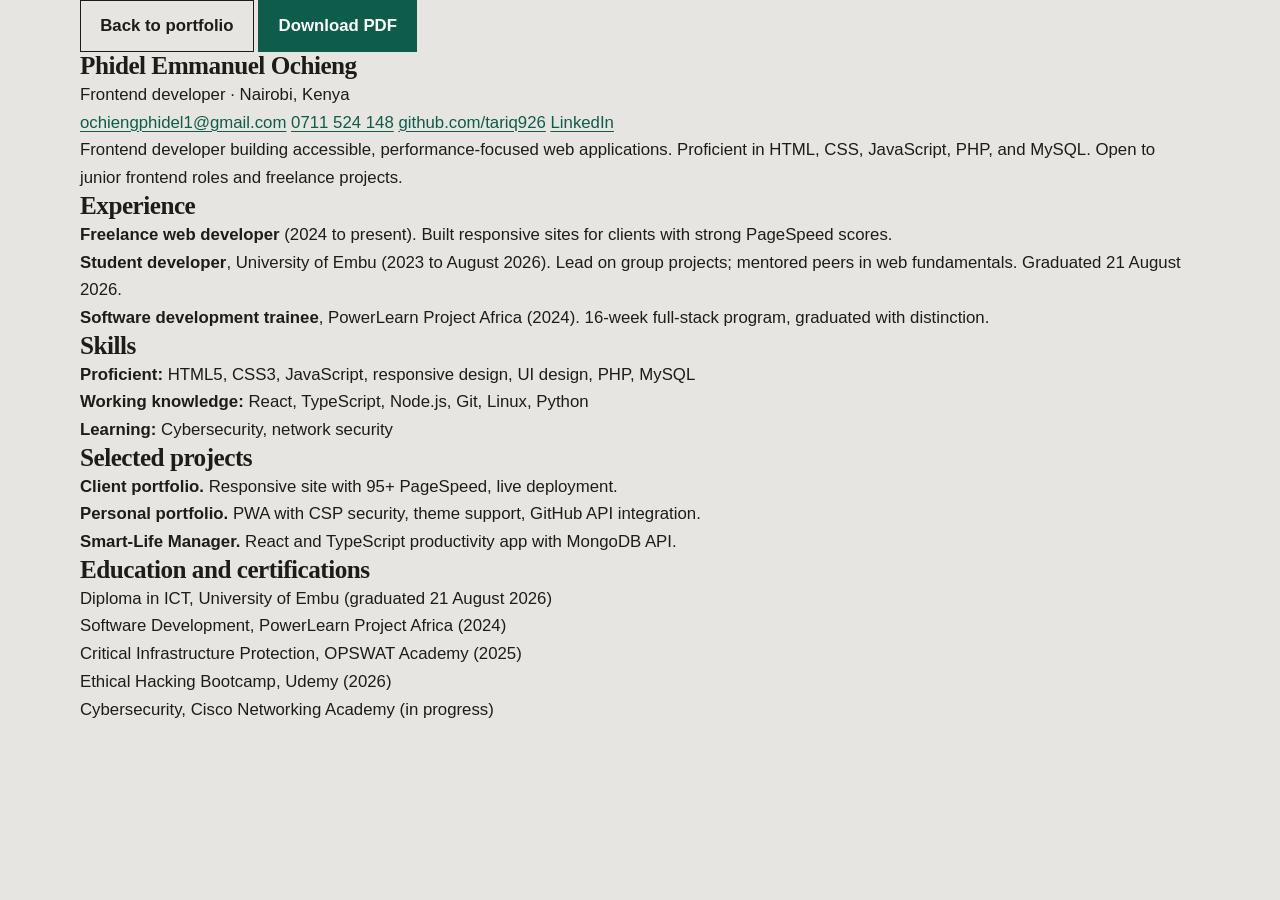
==== commit 493cf438: "Update location to Nairobi and mark Embu diploma as graduated Set current location to Nairobi, Kenya" ====
--- a/resume.html
+++ b/resume.html
@@ -5,7 +5,7 @@
     <meta name="viewport" content="width=device-width, initial-scale=1.0">
     <meta http-equiv="Content-Security-Policy" content="default-src 'self'; style-src 'self' https://fonts.googleapis.com; font-src https://fonts.gstatic.com; img-src 'self'; base-uri 'self'; object-src 'none'; upgrade-insecure-requests">
     <meta name="referrer" content="strict-origin-when-cross-origin">
-    <meta name="description" content="Resume for Phidel Emmanuel Ochieng, frontend developer in Embu, Kenya. Skills, experience, and selected projects.">
+    <meta name="description" content="Resume for Phidel Emmanuel Ochieng, frontend developer in Nairobi, Kenya. Skills, experience, and selected projects.">
     <meta name="robots" content="index, follow">
     <link rel="canonical" href="https://phidelemmanuelochieng.vercel.app/resume.html">
     <title>Resume | Phidel Emmanuel Ochieng</title>
@@ -52,7 +52,7 @@
             </div>
             <article class="resume-doc">
                 <h1>Phidel Emmanuel Ochieng</h1>
-                <p class="resume-role">Frontend developer · Embu, Kenya</p>
+                <p class="resume-role">Frontend developer · Nairobi, Kenya</p>
                 <div class="resume-contact">
                     <a href="mailto:ochiengphidel1@gmail.com">ochiengphidel1@gmail.com</a>
                     <a href="tel:+254711524148">0711 524 148</a>
@@ -64,7 +64,7 @@
                 <h2>Experience</h2>
                 <ul>
                     <li><strong>Freelance web developer</strong> (2024 to present). Built responsive sites for clients with strong PageSpeed scores.</li>
-                    <li><strong>Student developer</strong>, University of Embu (2023 to present). Lead on group projects; mentors peers in web fundamentals.</li>
+                    <li><strong>Student developer</strong>, University of Embu (2023 to August 2026). Lead on group projects; mentored peers in web fundamentals. Graduated 21 August 2026.</li>
                     <li><strong>Software development trainee</strong>, PowerLearn Project Africa (2024). 16-week full-stack program, graduated with distinction.</li>
                 </ul>
 
@@ -84,7 +84,7 @@
 
                 <h2>Education and certifications</h2>
                 <ul>
-                    <li>Diploma in ICT, University of Embu (2023 to present)</li>
+                    <li>Diploma in ICT, University of Embu (graduated 21 August 2026)</li>
                     <li>Software Development, PowerLearn Project Africa (2024)</li>
                     <li>Critical Infrastructure Protection, OPSWAT Academy (2025)</li>
                     <li>Ethical Hacking Bootcamp, Udemy (2026)</li>
--- a/styles.css
+++ b/styles.css
@@ -16,7 +16,7 @@
     --font-display: "Bricolage Grotesque", Georgia, serif;
     --font-body: "Figtree", "Segoe UI", sans-serif;
 
-    --radius: 2px;
+    --radius: 0;
     --shell: 1120px;
     --header-h: 64px;
     --space: clamp(1rem, 2.5vw, 2rem);
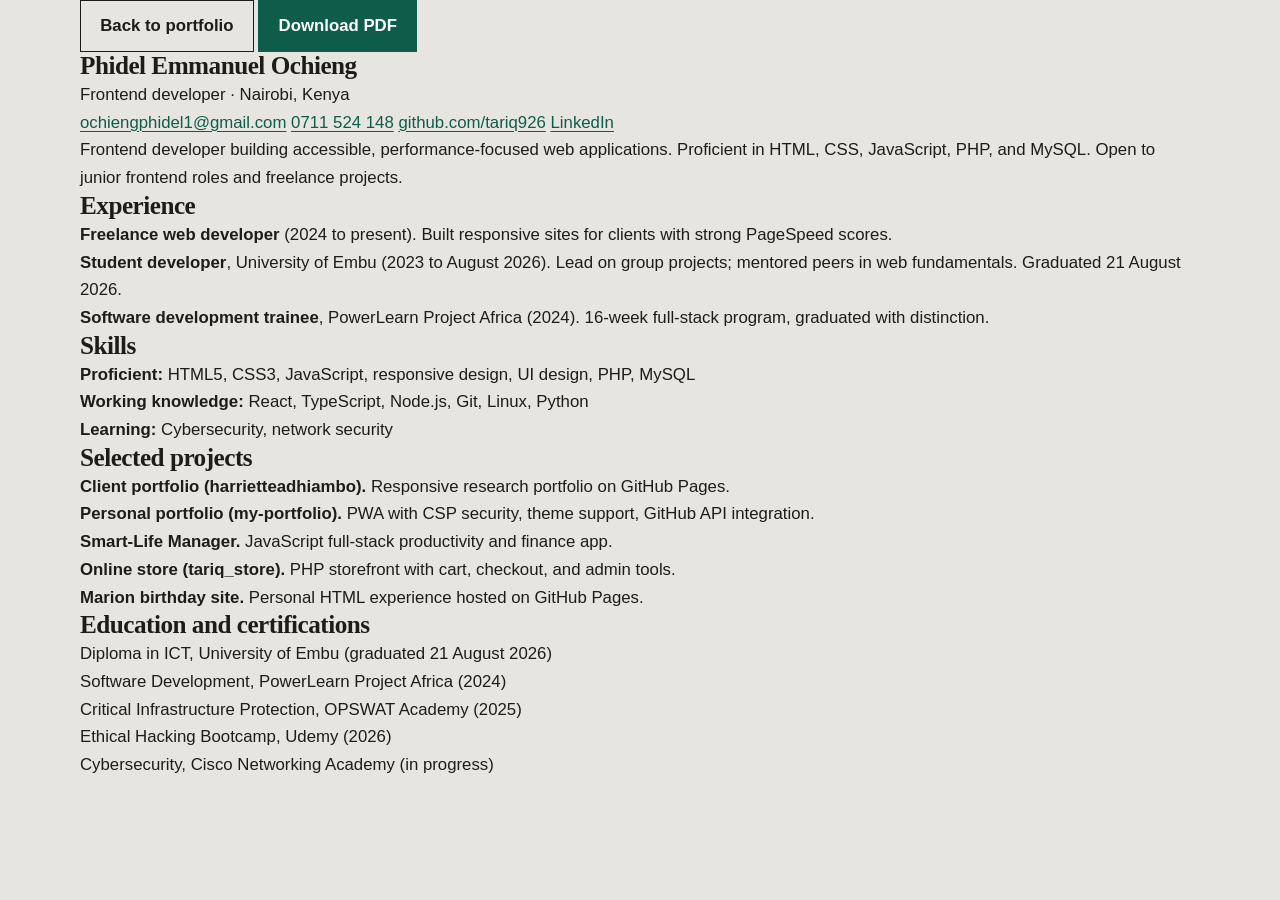
==== commit 8bb2f8c0: "Sync Selected Work with live GitHub repositories Feature real @tariq926 projects, fix source links t" ====
--- a/resume.html
+++ b/resume.html
@@ -77,9 +77,11 @@
 
                 <h2>Selected projects</h2>
                 <ul>
-                    <li><strong>Client portfolio.</strong> Responsive site with 95+ PageSpeed, live deployment.</li>
-                    <li><strong>Personal portfolio.</strong> PWA with CSP security, theme support, GitHub API integration.</li>
-                    <li><strong>Smart-Life Manager.</strong> React and TypeScript productivity app with MongoDB API.</li>
+                    <li><strong>Client portfolio (harrietteadhiambo).</strong> Responsive research portfolio on GitHub Pages.</li>
+                    <li><strong>Personal portfolio (my-portfolio).</strong> PWA with CSP security, theme support, GitHub API integration.</li>
+                    <li><strong>Smart-Life Manager.</strong> JavaScript full-stack productivity and finance app.</li>
+                    <li><strong>Online store (tariq_store).</strong> PHP storefront with cart, checkout, and admin tools.</li>
+                    <li><strong>Marion birthday site.</strong> Personal HTML experience hosted on GitHub Pages.</li>
                 </ul>
 
                 <h2>Education and certifications</h2>
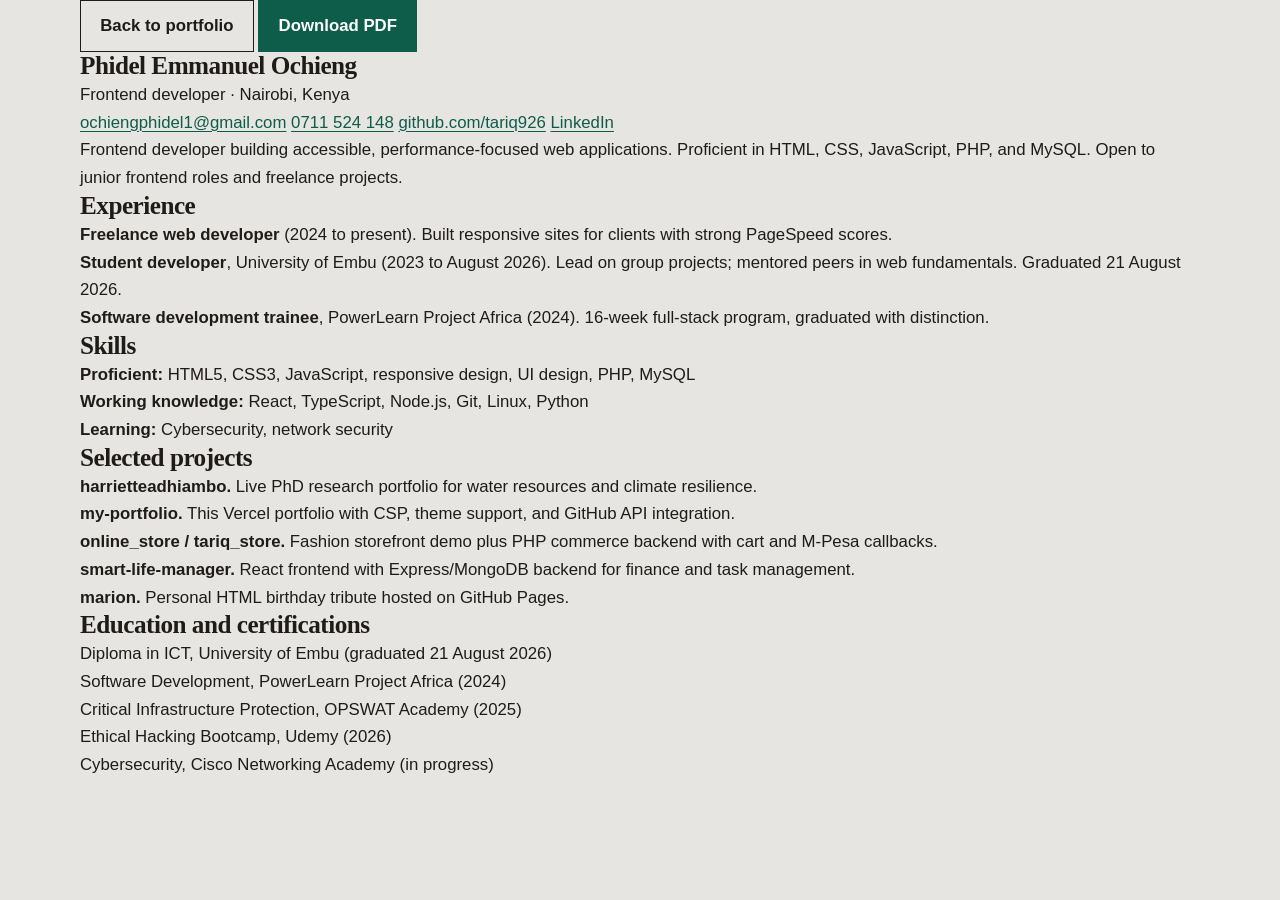
==== commit fa81bc9e: "Use real repo details and live page previews for Selected Work Replace placeholder copy and graphics" ====
--- a/resume.html
+++ b/resume.html
@@ -77,11 +77,11 @@
 
                 <h2>Selected projects</h2>
                 <ul>
-                    <li><strong>Client portfolio (harrietteadhiambo).</strong> Responsive research portfolio on GitHub Pages.</li>
-                    <li><strong>Personal portfolio (my-portfolio).</strong> PWA with CSP security, theme support, GitHub API integration.</li>
-                    <li><strong>Smart-Life Manager.</strong> JavaScript full-stack productivity and finance app.</li>
-                    <li><strong>Online store (tariq_store).</strong> PHP storefront with cart, checkout, and admin tools.</li>
-                    <li><strong>Marion birthday site.</strong> Personal HTML experience hosted on GitHub Pages.</li>
+                    <li><strong>harrietteadhiambo.</strong> Live PhD research portfolio for water resources and climate resilience.</li>
+                    <li><strong>my-portfolio.</strong> This Vercel portfolio with CSP, theme support, and GitHub API integration.</li>
+                    <li><strong>online_store / tariq_store.</strong> Fashion storefront demo plus PHP commerce backend with cart and M-Pesa callbacks.</li>
+                    <li><strong>smart-life-manager.</strong> React frontend with Express/MongoDB backend for finance and task management.</li>
+                    <li><strong>marion.</strong> Personal HTML birthday tribute hosted on GitHub Pages.</li>
                 </ul>
 
                 <h2>Education and certifications</h2>
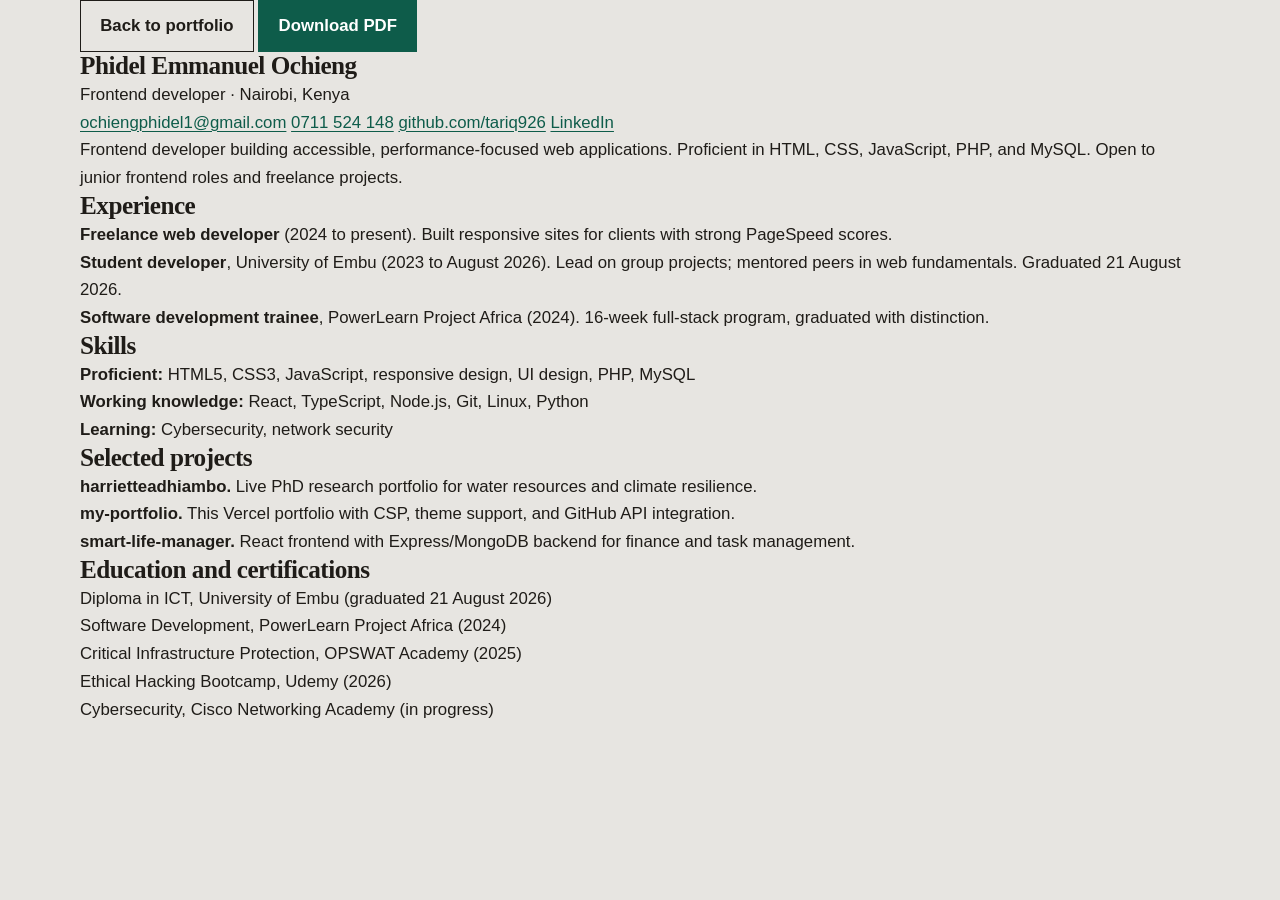
==== commit 9571415f: "Remove tariq_store, online_store, and marion from the portfolio Drop those projects from Selected Wo" ====
--- a/resume.html
+++ b/resume.html
@@ -79,9 +79,7 @@
                 <ul>
                     <li><strong>harrietteadhiambo.</strong> Live PhD research portfolio for water resources and climate resilience.</li>
                     <li><strong>my-portfolio.</strong> This Vercel portfolio with CSP, theme support, and GitHub API integration.</li>
-                    <li><strong>online_store / tariq_store.</strong> Fashion storefront demo plus PHP commerce backend with cart and M-Pesa callbacks.</li>
                     <li><strong>smart-life-manager.</strong> React frontend with Express/MongoDB backend for finance and task management.</li>
-                    <li><strong>marion.</strong> Personal HTML birthday tribute hosted on GitHub Pages.</li>
                 </ul>
 
                 <h2>Education and certifications</h2>
